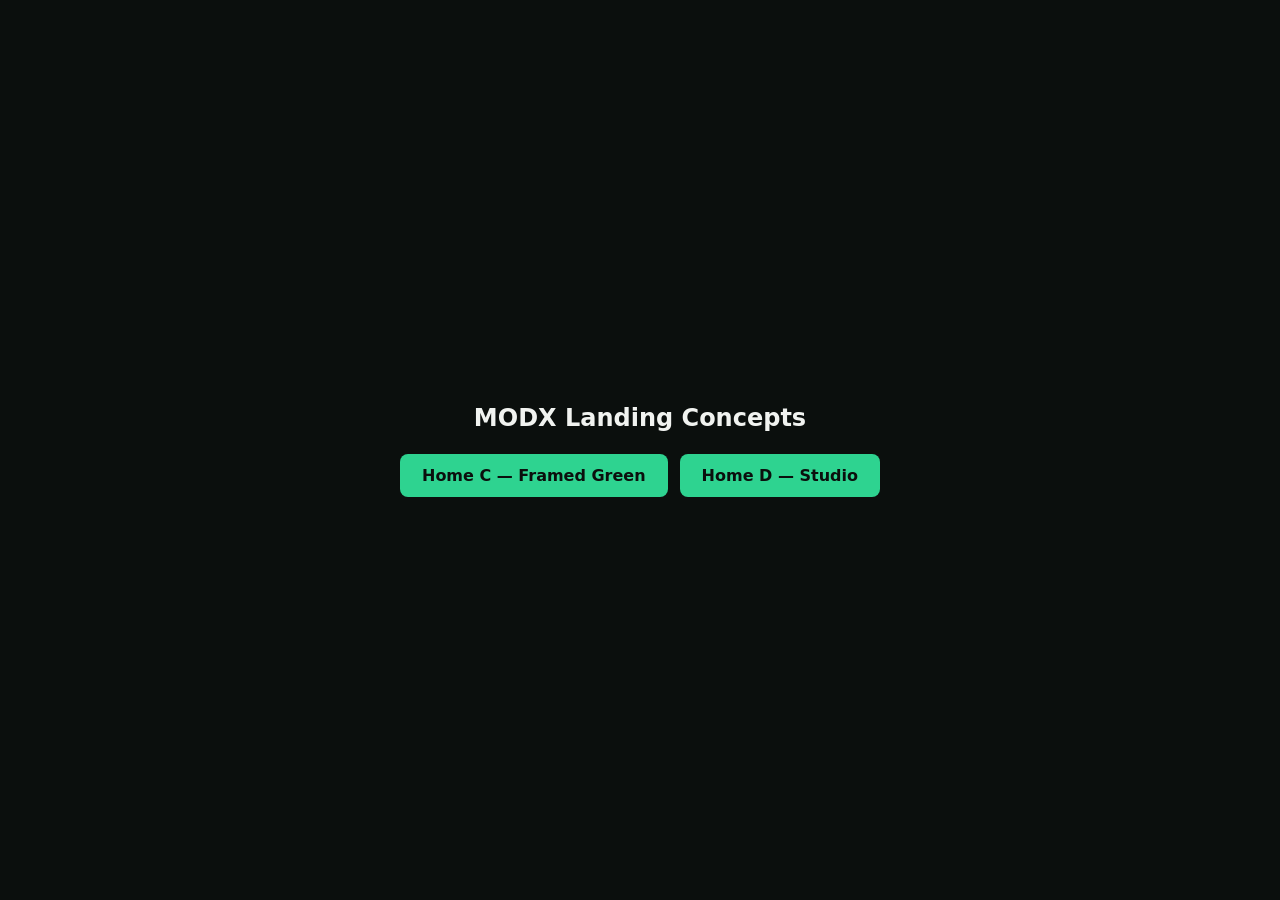
==== index.html @ c611c6ce "Add landing page concepts V2 (Framed Green) and V3 (Studio)" ====
<!DOCTYPE html>
<html lang="en">
<head>
<meta charset="utf-8">
<meta name="viewport" content="width=device-width, initial-scale=1">
<title>MODX Landing Concepts</title>
<style>
  body{margin:0;min-height:100vh;display:flex;align-items:center;justify-content:center;background:#0B0F0D;color:#F1F3F0;font-family:system-ui,sans-serif}
  .card{display:flex;flex-direction:column;gap:14px;padding:40px;text-align:center}
  h1{margin:0 0 8px;font-size:24px;font-weight:600}
  a{display:inline-block;padding:12px 22px;border-radius:8px;background:#2ED390;color:#0B0F0D;text-decoration:none;font-weight:600}
  a:hover{background:#fff}
  .links{display:flex;gap:12px;justify-content:center;flex-wrap:wrap}
</style>
</head>
<body>
  <div class="card">
    <h1>MODX Landing Concepts</h1>
    <div class="links">
      <a href="landingV2.html">Home C — Framed Green</a>
      <a href="landingV3.html">Home D — Studio</a>
    </div>
  </div>
</body>
</html>
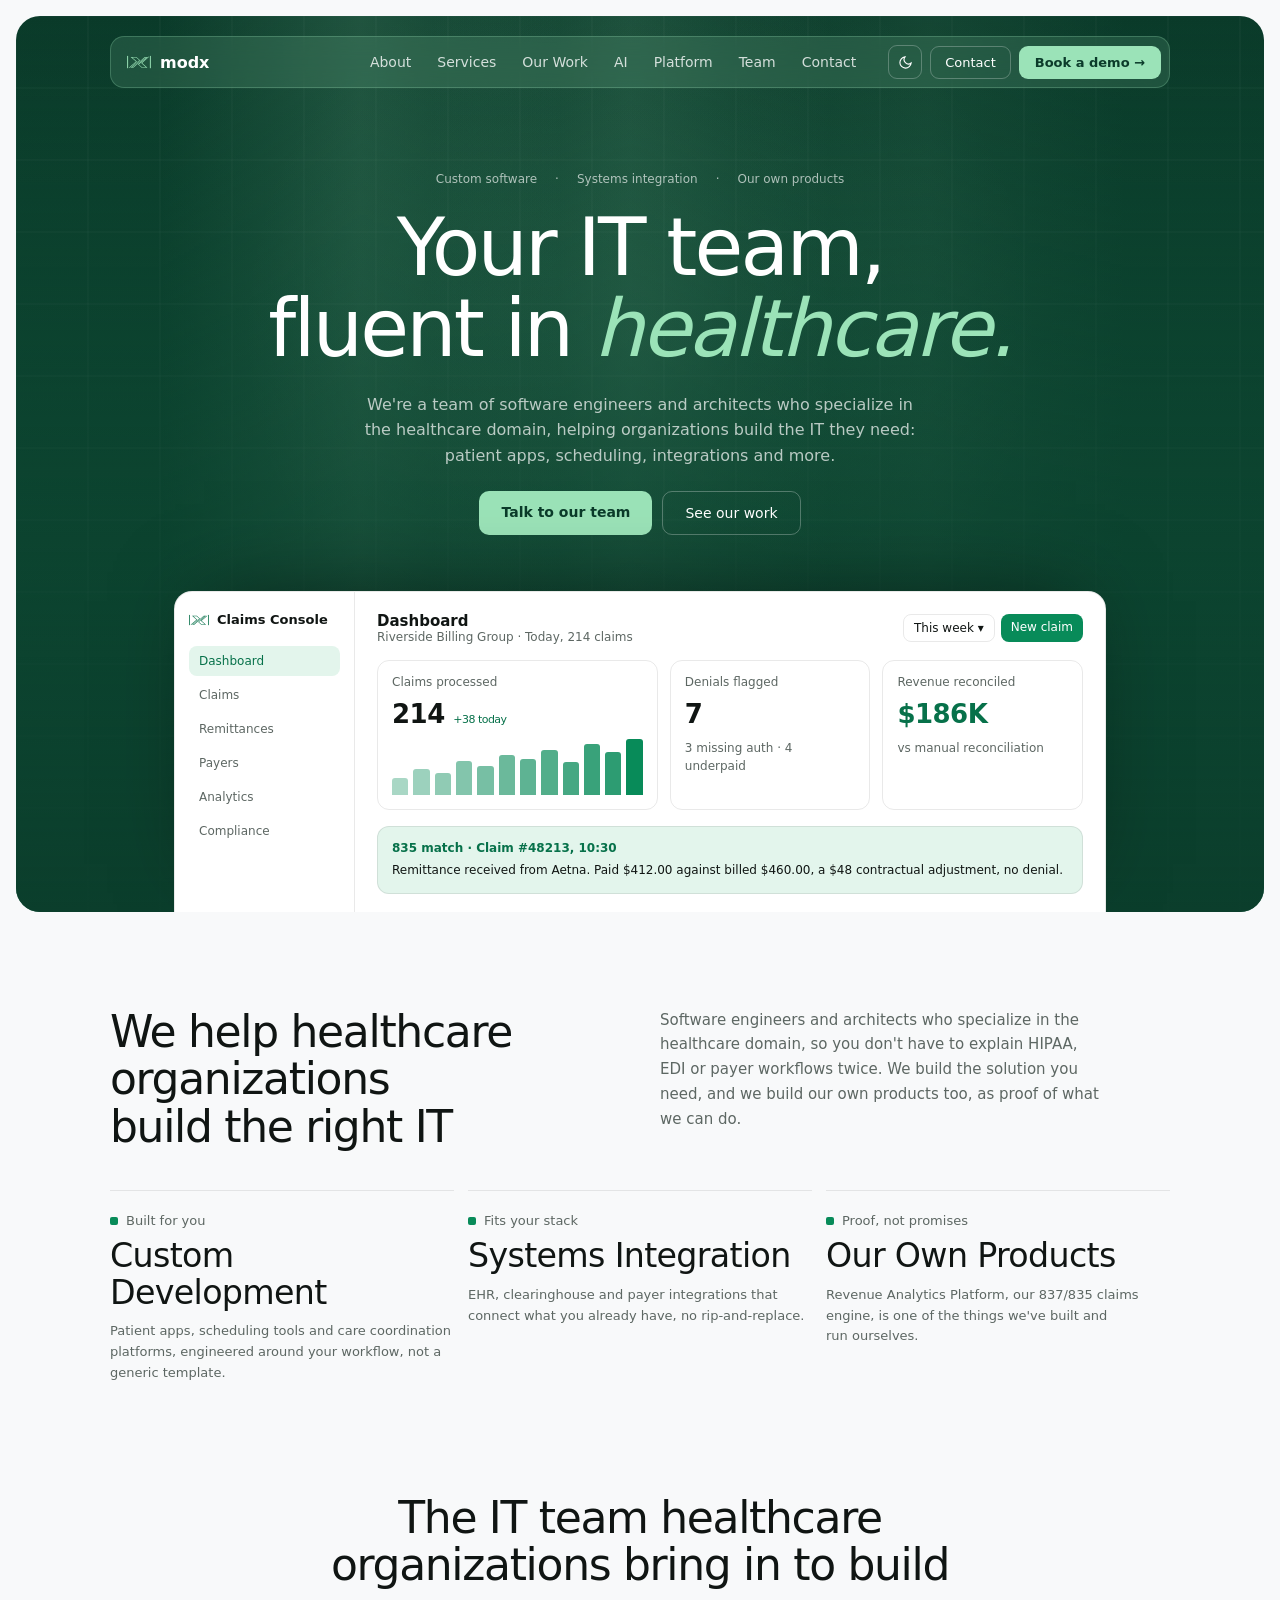
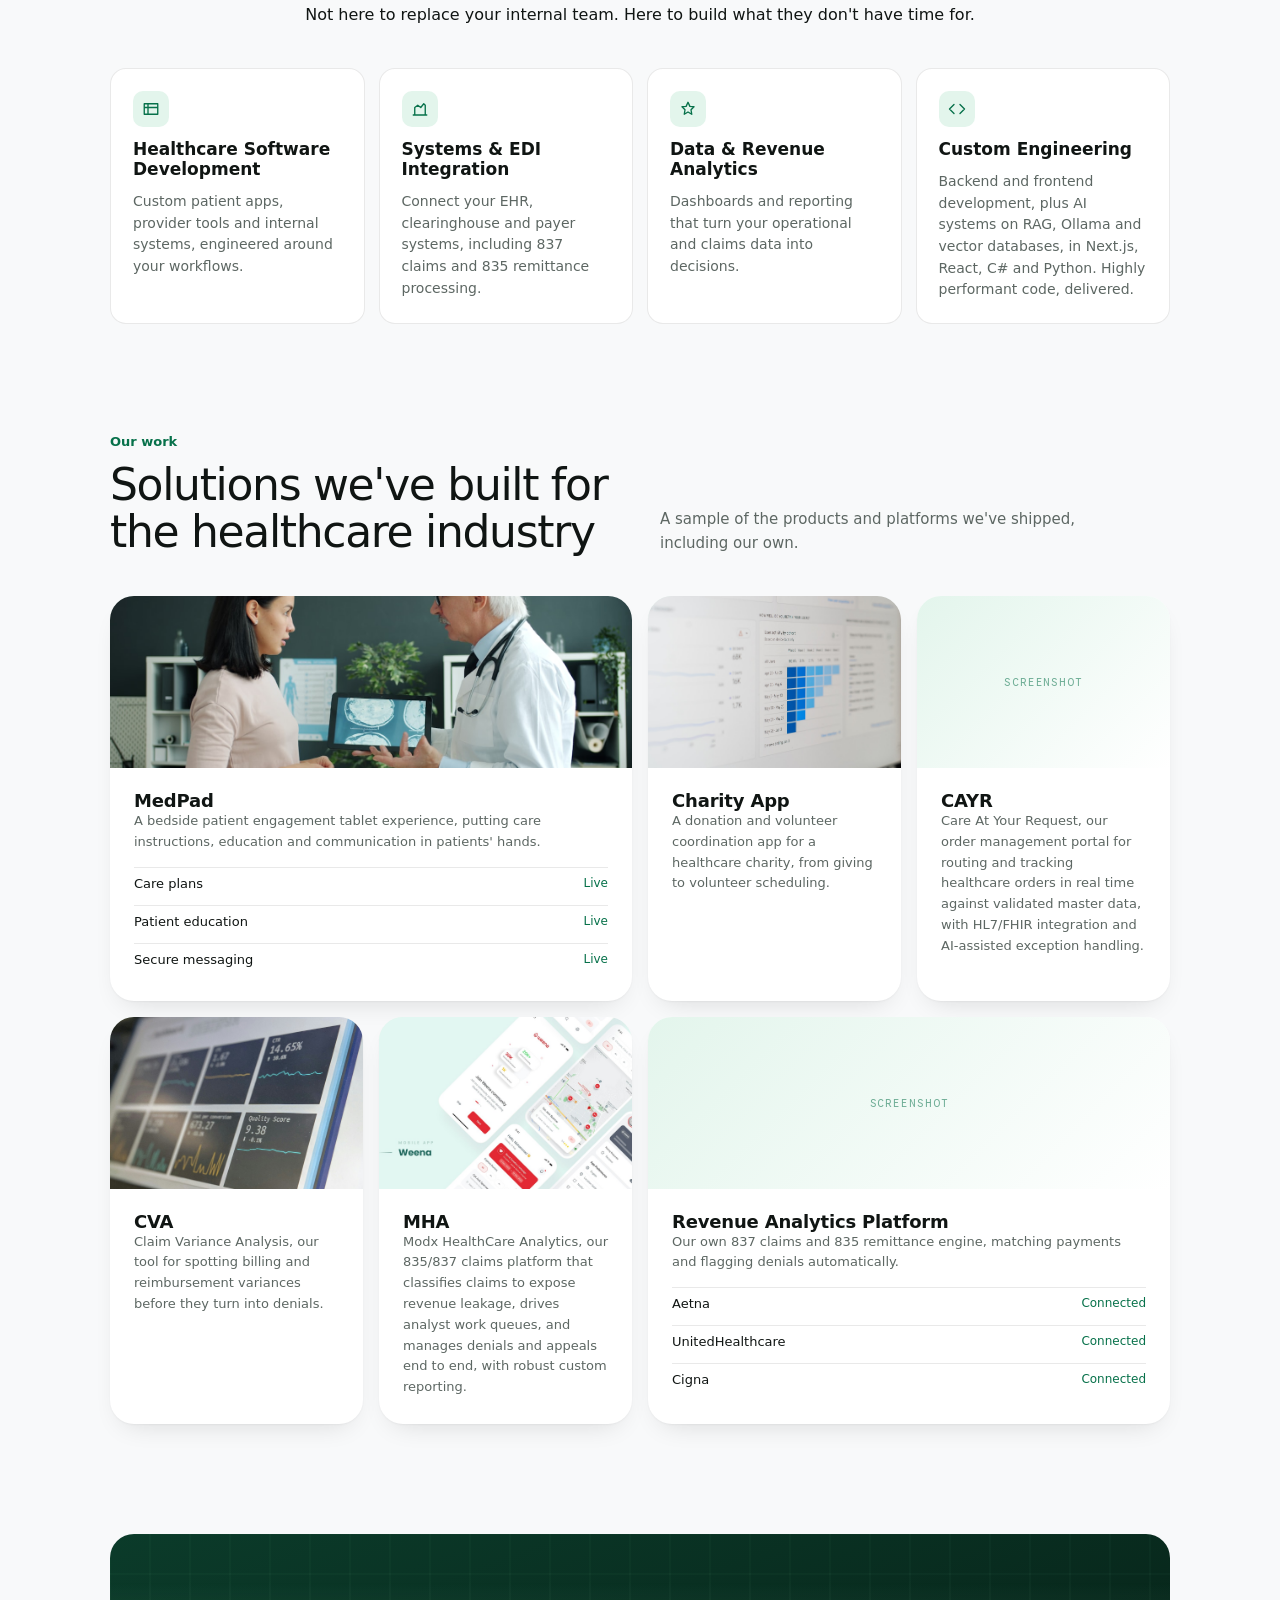
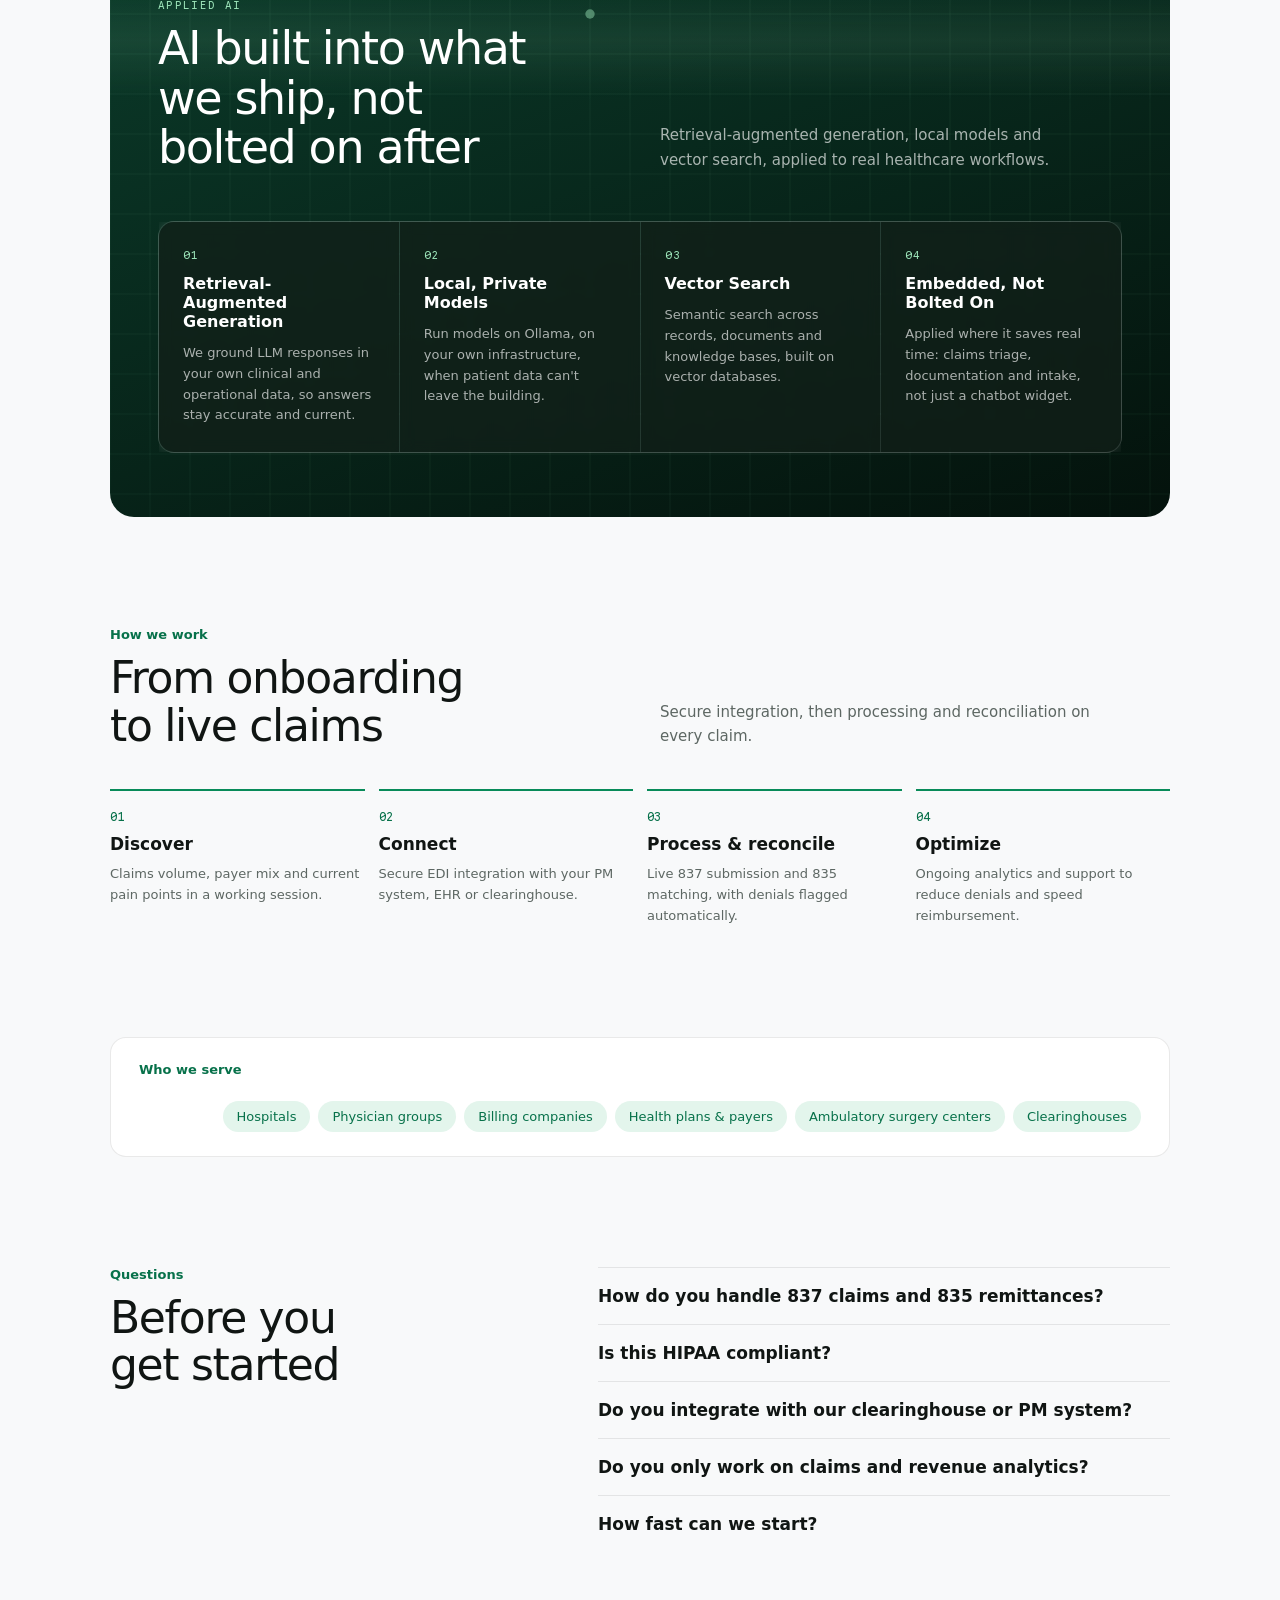
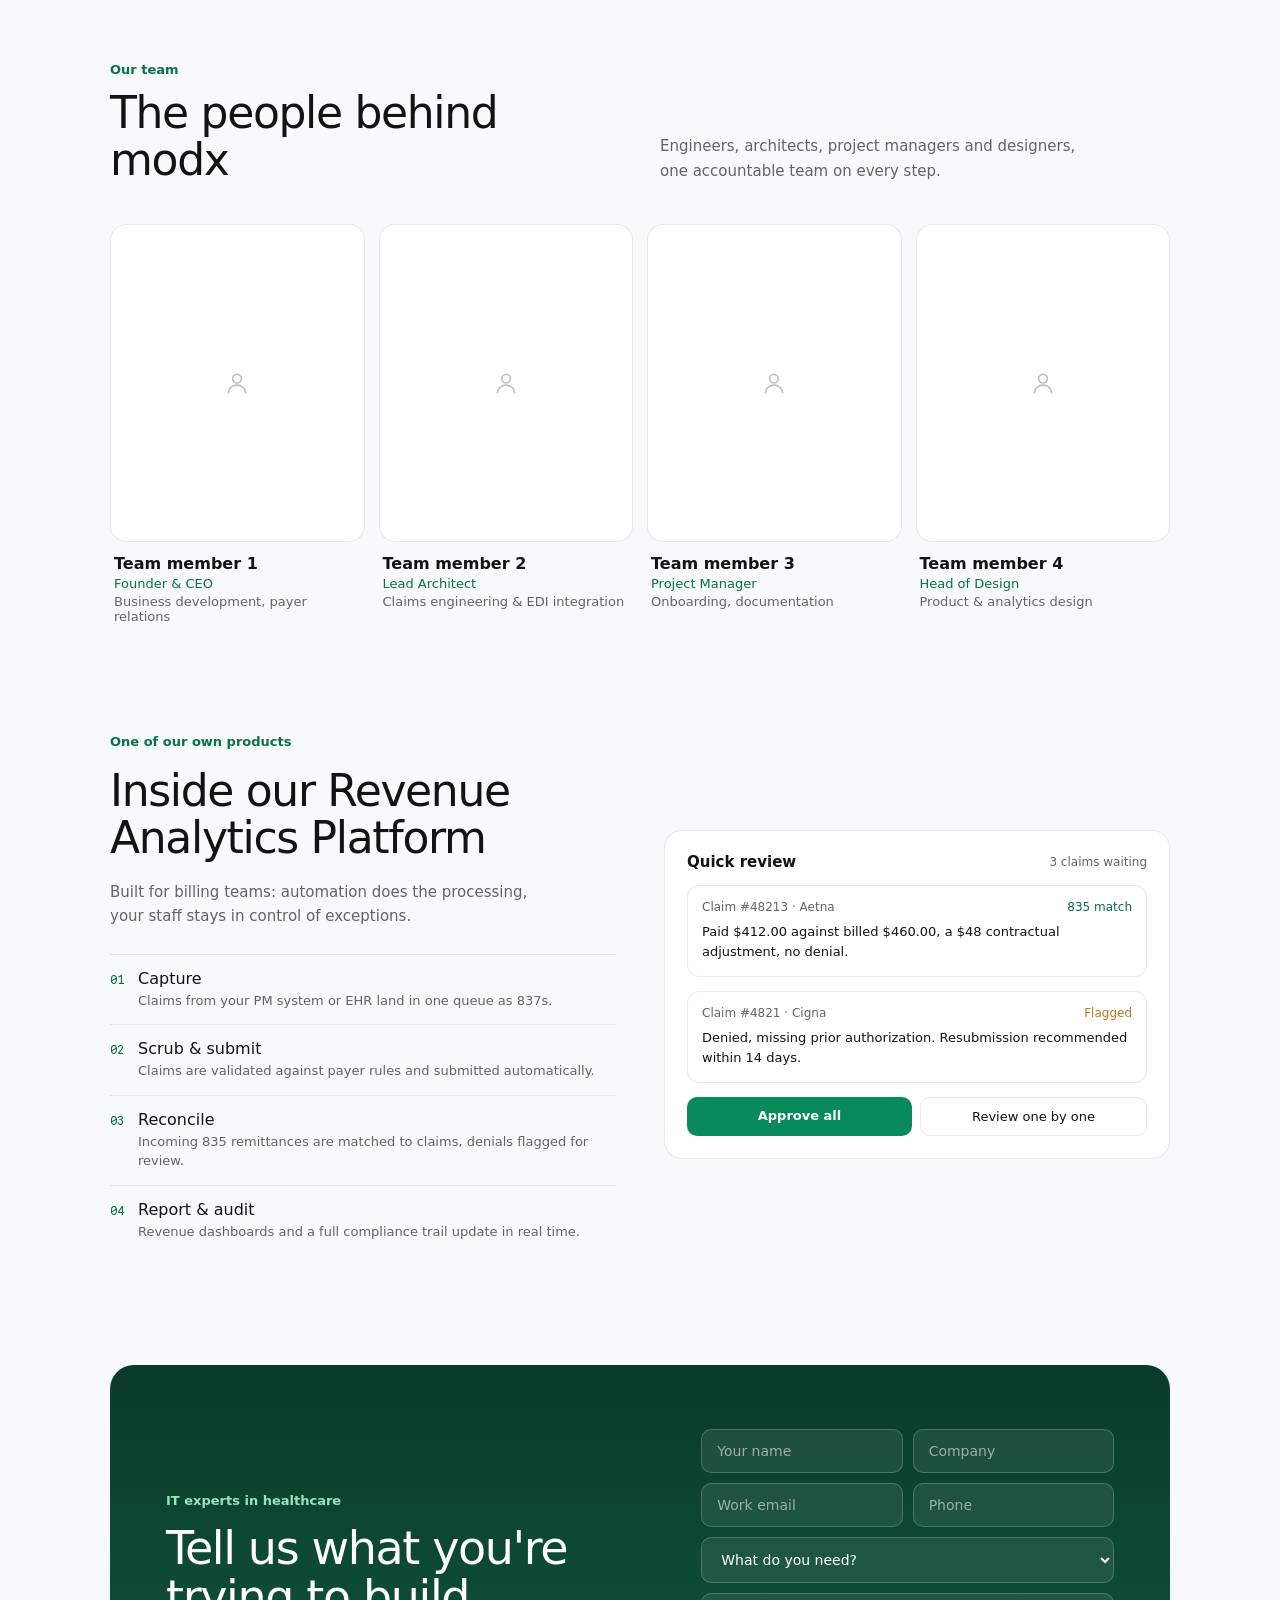
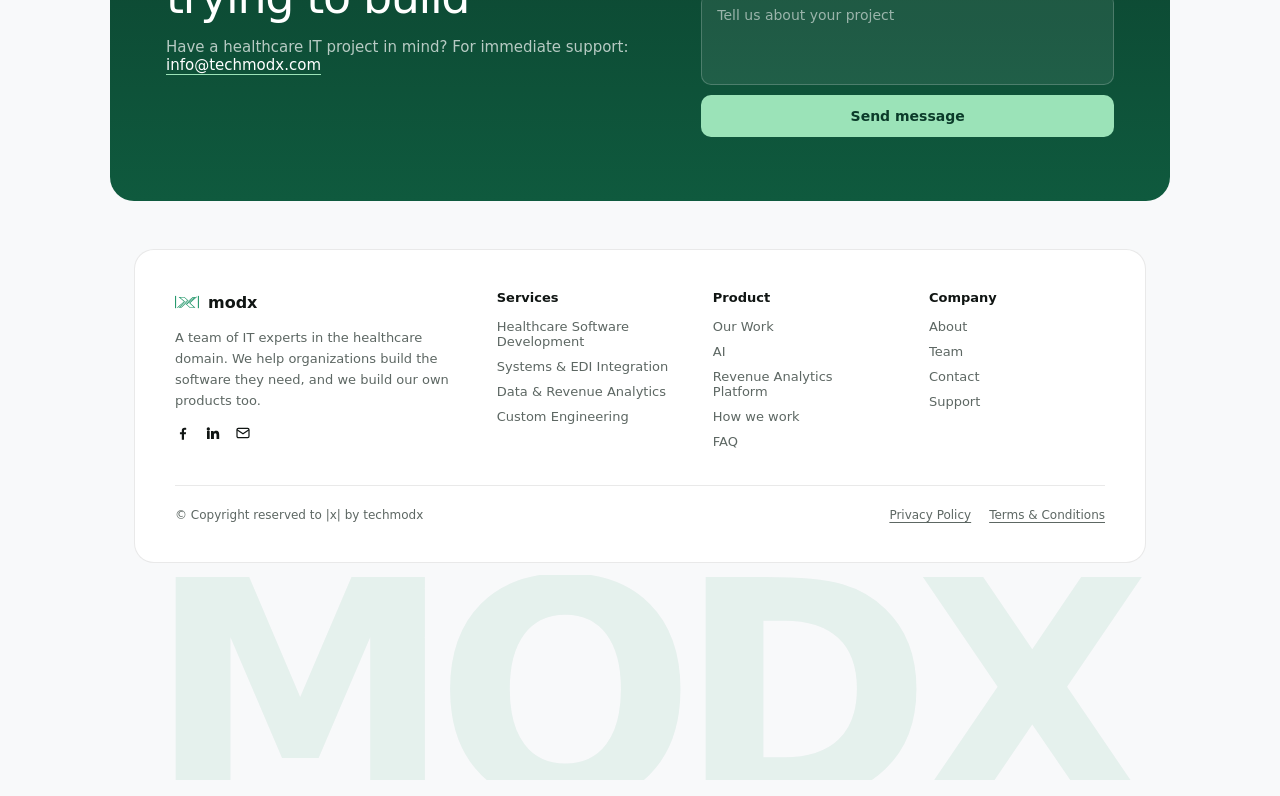
==== commit cfbcc9f0: "Restructure site: index.html, split CSS/JS, real logo mark - Promote landingV2 to index.html (sectio" ====
--- a/index.html
+++ b/index.html
@@ -3,23 +3,398 @@
 <head>
 <meta charset="utf-8">
 <meta name="viewport" content="width=device-width, initial-scale=1">
-<title>MODX Landing Concepts</title>
-<style>
-  body{margin:0;min-height:100vh;display:flex;align-items:center;justify-content:center;background:#0B0F0D;color:#F1F3F0;font-family:system-ui,sans-serif}
-  .card{display:flex;flex-direction:column;gap:14px;padding:40px;text-align:center}
-  h1{margin:0 0 8px;font-size:24px;font-weight:600}
-  a{display:inline-block;padding:12px 22px;border-radius:8px;background:#2ED390;color:#0B0F0D;text-decoration:none;font-weight:600}
-  a:hover{background:#fff}
-  .links{display:flex;gap:12px;justify-content:center;flex-wrap:wrap}
-</style>
+<title>MODX: IT experts in healthcare</title>
+<meta name="description" content="MODX is a team of IT experts in the healthcare domain, helping organizations build the software they need.">
+<link rel="preconnect" href="https://fonts.googleapis.com">
+<link rel="preconnect" href="https://fonts.gstatic.com" crossorigin>
+<link href="https://fonts.googleapis.com/css2?family=Google+Sans+Flex:opsz,wght@6..144,300..800&family=Google+Sans+Code:wght@400;500&display=swap" rel="stylesheet">
+<link rel="stylesheet" href="css/style.css">
 </head>
 <body>
-  <div class="card">
-    <h1>MODX Landing Concepts</h1>
-    <div class="links">
-      <a href="landingV2.html">Home C — Framed Green</a>
-      <a href="landingV3.html">Home D — Studio</a>
-    </div>
-  </div>
+
+<svg aria-hidden="true" focusable="false" style="position:absolute;width:0;height:0;overflow:hidden">
+  <symbol id="logo-mark" viewBox="270 0 2070 1100">
+    <g transform="matrix(8.32501,0,0,8.32501,-2864.58,-1737.09)">
+      <g transform="matrix(1,0,0,1,6.67931,6.006)">
+        <path fill="currentColor" d="M407.558,215.628L466.982,215.628L505.519,250.201L423.798,322.532L432.049,322.532L553.867,215.671L581.658,215.671L492.918,293.553L525.447,322.656L565.647,322.656L516.72,279.442L589.796,215.481L599.582,215.481L526.694,279.496L581.651,328.107L522.462,328.107L483.745,293.303L565.677,221.631L556.842,221.631L434.808,328.61L408.602,328.61L496.885,250.753L464.832,221.526L423.839,221.526L472.66,264.212L399.614,328.3L389.299,328.3L462.822,264.44L407.558,215.628Z"/>
+      </g>
+      <g transform="matrix(0.130081,0,0,0.139683,349.339,204.272)">
+        <rect fill="currentColor" x="218.844" y="51.768" width="76.952" height="910.831"/>
+      </g>
+      <g transform="matrix(0.130081,0,0,0.139683,585.093,204.272)">
+        <rect fill="currentColor" x="218.844" y="51.768" width="76.952" height="910.831"/>
+      </g>
+    </g>
+  </symbol>
+</svg>
+
+<!-- ===== Hero ===== -->
+<section id="top">
+  <canvas id="hero-canvas"></canvas>
+
+  <header class="site-header">
+    <nav>
+      <a href="#top" class="brand"><span class="mark"><svg viewBox="0 0 100 100"><use href="#logo-mark"></use></svg></span>modx</a>
+
+      <div class="nav-links" id="navLinks">
+        <a href="#about">About</a>
+        <a href="#services">Services</a>
+        <a href="#platform">Our Work</a>
+        <a href="#ai">AI</a>
+        <a href="#product">Platform</a>
+        <a href="#team">Team</a>
+        <a href="#contact">Contact</a>
+      </div>
+
+      <div class="nav-actions">
+        <button class="icon-btn" id="themeToggle" aria-label="Toggle theme">
+          <svg style="display:var(--moon)" viewBox="0 0 24 24" fill="none" stroke="currentColor" stroke-width="1.8" stroke-linecap="round"><path d="M21 12.8A9 9 0 1 1 11.2 3a7 7 0 0 0 9.8 9.8z"></path></svg>
+          <svg style="display:var(--sun)" viewBox="0 0 24 24" fill="none" stroke="currentColor" stroke-width="1.8" stroke-linecap="round"><circle cx="12" cy="12" r="4"></circle><path d="M12 2v2M12 20v2M4.9 4.9l1.4 1.4M17.7 17.7l1.4 1.4M2 12h2M20 12h2M4.9 19.1l1.4-1.4M17.7 6.3l1.4-1.4"></path></svg>
+        </button>
+        <a href="#contact" class="btn-outline">Contact</a>
+        <a href="#contact" class="btn-lime">Book a demo →</a>
+        <button class="nav-toggle" id="navToggle" aria-label="Open menu" aria-expanded="false">
+          <svg viewBox="0 0 24 24" fill="none" stroke="currentColor" stroke-width="1.8" stroke-linecap="round"><path d="M3 6h18M3 12h18M3 18h18"></path></svg>
+        </button>
+      </div>
+    </nav>
+  </header>
+
+  <div class="hero-inner">
+    <div class="hero-tags"><span>Custom software</span><span>·</span><span>Systems integration</span><span>·</span><span>Our own products</span></div>
+    <h1>Your IT team,<br>fluent in <em>healthcare.</em></h1>
+    <p>We're a team of software engineers and architects who specialize in the healthcare domain, helping organizations build the IT they need: patient apps, scheduling, integrations and more.</p>
+    <div class="hero-ctas">
+      <a href="#contact" class="hero-cta-primary">Talk to our team</a>
+      <a href="#platform" class="hero-cta-secondary">See our work</a>
+    </div>
+  </div>
+
+  <!-- ===== Dashboard Mock ===== -->
+  <div class="dash-wrap">
+    <div class="dash">
+      <div class="dash-side">
+        <div class="brand-row"><span class="mark"><svg viewBox="0 0 100 100"><use href="#logo-mark"></use></svg></span>Claims Console</div>
+        <div class="item active">Dashboard</div>
+        <div class="item">Claims</div>
+        <div class="item">Remittances</div>
+        <div class="item">Payers</div>
+        <div class="item">Analytics</div>
+        <div class="item">Compliance</div>
+      </div>
+      <div class="dash-main">
+        <div class="dash-head">
+          <div><div class="title">Dashboard</div><div class="sub">Riverside Billing Group · Today, 214 claims</div></div>
+          <div class="actions"><span>This week ▾</span><span class="solid">New claim</span></div>
+        </div>
+        <div class="dash-stats">
+          <div class="card">
+            <div class="lbl">Claims processed</div>
+            <div class="num">214 <span>+38 today</span></div>
+            <div class="bars" id="dashBars"></div>
+          </div>
+          <div class="card"><div class="lbl">Denials flagged</div><div class="num">7</div><div class="desc">3 missing auth · 4 underpaid</div></div>
+          <div class="card"><div class="lbl">Revenue reconciled</div><div class="num green">$186K</div><div class="desc">vs manual reconciliation</div></div>
+        </div>
+        <div class="dash-ai">
+          <div class="who">835 match · Claim #48213, 10:30</div>
+          <div class="body">Remittance received from Aetna. Paid $412.00 against billed $460.00, a $48 contractual adjustment, no denial.</div>
+        </div>
+      </div>
+    </div>
+  </div>
+</section>
+
+<!-- ===== About & Pillars ===== -->
+<section id="about" class="wrap">
+  <div class="about-grid">
+    <h2 data-reveal>We help healthcare organizations build the right IT</h2>
+    <p data-reveal>Software engineers and architects who specialize in the healthcare domain, so you don't have to explain HIPAA, EDI or payer workflows twice. We build the solution you need, and we build our own products too, as proof of what we can do.</p>
+  </div>
+  <div class="pillars-grid">
+    <div class="pillar" data-reveal>
+      <div class="label"><span class="dot"></span>Built for you</div>
+      <div class="big">Custom Development</div>
+      <p>Patient apps, scheduling tools and care coordination platforms, engineered around your workflow, not a generic template.</p>
+    </div>
+    <div class="pillar" data-reveal>
+      <div class="label"><span class="dot"></span>Fits your stack</div>
+      <div class="big">Systems Integration</div>
+      <p>EHR, clearinghouse and payer integrations that connect what you already have, no rip-and-replace.</p>
+    </div>
+    <div class="pillar" data-reveal>
+      <div class="label"><span class="dot"></span>Proof, not promises</div>
+      <div class="big">Our Own Products</div>
+      <p>Revenue Analytics Platform, our 837/835 claims engine, is one of the things we've built and run ourselves.</p>
+    </div>
+  </div>
+</section>
+
+<!-- ===== Services ===== -->
+<section id="services" class="wrap">
+  <h2 data-reveal>The IT team healthcare organizations bring in to build</h2>
+  <p data-reveal>Not here to replace your internal team. Here to build what they don't have time for.</p>
+  <div class="services-grid">
+    <a href="#contact" class="service-card" data-reveal>
+      <div class="icon"><svg width="18" height="18" viewBox="0 0 24 24" fill="none" stroke="currentColor" stroke-width="1.8" stroke-linecap="round" stroke-linejoin="round"><path d="M3 5h18v14H3zM3 10h18M8 5v14"></path></svg></div>
+      <div class="title">Healthcare Software Development</div>
+      <p>Custom patient apps, provider tools and internal systems, engineered around your workflows.</p>
+    </a>
+    <a href="#contact" class="service-card" data-reveal>
+      <div class="icon"><svg width="18" height="18" viewBox="0 0 24 24" fill="none" stroke="currentColor" stroke-width="1.8" stroke-linecap="round" stroke-linejoin="round"><path d="M3 20h18M5 20V10l4-3 4 3 4-5 2 2v13"></path></svg></div>
+      <div class="title">Systems &amp; EDI Integration</div>
+      <p>Connect your EHR, clearinghouse and payer systems, including 837 claims and 835 remittance processing.</p>
+    </a>
+    <a href="#contact" class="service-card" data-reveal>
+      <div class="icon"><svg width="18" height="18" viewBox="0 0 24 24" fill="none" stroke="currentColor" stroke-width="1.8" stroke-linecap="round" stroke-linejoin="round"><path d="M12 3l2.5 5.5L20 9l-4 4 1 6-5-3-5 3 1-6-4-4 5.5-.5z"></path></svg></div>
+      <div class="title">Data &amp; Revenue Analytics</div>
+      <p>Dashboards and reporting that turn your operational and claims data into decisions.</p>
+    </a>
+    <a href="#contact" class="service-card" data-reveal>
+      <div class="icon"><svg width="18" height="18" viewBox="0 0 24 24" fill="none" stroke="currentColor" stroke-width="1.8" stroke-linecap="round" stroke-linejoin="round"><path d="M16 18l6-6-6-6M8 6l-6 6 6 6"></path></svg></div>
+      <div class="title">Custom Engineering</div>
+      <p>Backend and frontend development, plus AI systems on RAG, Ollama and vector databases, in Next.js, React, C# and Python. Highly performant code, delivered.</p>
+    </a>
+  </div>
+</section>
+
+<!-- ===== Platform / Work Bento ===== -->
+<section id="platform" class="wrap">
+  <div class="bento-head">
+    <div data-reveal><div class="eyebrow">Our work</div><h2>Solutions we've built for the healthcare industry</h2></div>
+    <p data-reveal>A sample of the products and platforms we've shipped, including our own.</p>
+  </div>
+  <div class="bento">
+    <div class="bento-card span2" data-reveal>
+      <div class="work-thumb"><span class="work-thumb-label">Screenshot</span><img src="images/work/medpad.jpg" alt="MedPad screenshot" onerror="this.style.display='none'"></div>
+      <div class="bento-content">
+        <div><div class="title">MedPad</div><div class="desc">A bedside patient engagement tablet experience, putting care instructions, education and communication in patients' hands.</div></div>
+        <div class="bento-list">
+          <div class="item"><span>Care plans</span><span class="ok">Live</span></div>
+          <div class="item"><span>Patient education</span><span class="ok">Live</span></div>
+          <div class="item"><span>Secure messaging</span><span class="ok">Live</span></div>
+        </div>
+      </div>
+    </div>
+    <div class="bento-card" data-reveal>
+      <div class="work-thumb"><span class="work-thumb-label">Screenshot</span><img src="images/work/charity-app.jpg" alt="Charity App screenshot" onerror="this.style.display='none'"></div>
+      <div class="bento-content">
+        <div><div class="title">Charity App</div><div class="desc">A donation and volunteer coordination app for a healthcare charity, from giving to volunteer scheduling.</div></div>
+      </div>
+    </div>
+    <div class="bento-card" data-reveal>
+      <div class="work-thumb"><span class="work-thumb-label">Screenshot</span><img src="images/work/cayr.jpg" alt="CAYR screenshot" onerror="this.style.display='none'"></div>
+      <div class="bento-content">
+        <div><div class="title">CAYR</div><div class="desc">Care At Your Request, our order management portal for routing and tracking healthcare orders in real time against validated master data, with HL7/FHIR integration and AI-assisted exception handling.</div></div>
+      </div>
+    </div>
+    <div class="bento-card" data-reveal>
+      <div class="work-thumb"><span class="work-thumb-label">Screenshot</span><img src="images/work/cva.jpg" alt="CVA screenshot" onerror="this.style.display='none'"></div>
+      <div class="bento-content">
+        <div><div class="title">CVA</div><div class="desc">Claim Variance Analysis, our tool for spotting billing and reimbursement variances before they turn into denials.</div></div>
+      </div>
+    </div>
+    <div class="bento-card" data-reveal>
+      <div class="work-thumb"><span class="work-thumb-label">Screenshot</span><img src="images/work/mha.jpg" alt="MHA screenshot" onerror="this.style.display='none'"></div>
+      <div class="bento-content">
+        <div><div class="title">MHA</div><div class="desc">Modx HealthCare Analytics, our 835/837 claims platform that classifies claims to expose revenue leakage, drives analyst work queues, and manages denials and appeals end to end, with robust custom reporting.</div></div>
+      </div>
+    </div>
+    <div class="bento-card span2" data-reveal>
+      <div class="work-thumb"><span class="work-thumb-label">Screenshot</span><img src="images/work/revenue-analytics.jpg" alt="Revenue Analytics Platform screenshot" onerror="this.style.display='none'"></div>
+      <div class="bento-content">
+        <div><div class="title">Revenue Analytics Platform</div><div class="desc">Our own 837 claims and 835 remittance engine, matching payments and flagging denials automatically.</div></div>
+        <div class="bento-list">
+          <div class="item"><span>Aetna</span><span class="ok">Connected</span></div>
+          <div class="item"><span>UnitedHealthcare</span><span class="ok">Connected</span></div>
+          <div class="item"><span>Cigna</span><span class="ok">Connected</span></div>
+        </div>
+      </div>
+    </div>
+  </div>
+</section>
+
+<!-- ===== AI Section ===== -->
+<section id="ai" class="wrap">
+  <div class="ai-card" data-reveal>
+    <canvas id="ai-canvas"></canvas>
+    <div class="ai-inner">
+      <div class="ai-head">
+        <div><div class="eyebrow">Applied AI</div><h2>AI built into what we ship, not bolted on after</h2></div>
+        <p>Retrieval-augmented generation, local models and vector search, applied to real healthcare workflows.</p>
+      </div>
+      <div class="ai-grid">
+        <div class="ai-item">
+          <span class="n">01</span>
+          <div class="title">Retrieval-Augmented Generation</div>
+          <p>We ground LLM responses in your own clinical and operational data, so answers stay accurate and current.</p>
+        </div>
+        <div class="ai-item">
+          <span class="n">02</span>
+          <div class="title">Local, Private Models</div>
+          <p>Run models on Ollama, on your own infrastructure, when patient data can't leave the building.</p>
+        </div>
+        <div class="ai-item">
+          <span class="n">03</span>
+          <div class="title">Vector Search</div>
+          <p>Semantic search across records, documents and knowledge bases, built on vector databases.</p>
+        </div>
+        <div class="ai-item">
+          <span class="n">04</span>
+          <div class="title">Embedded, Not Bolted On</div>
+          <p>Applied where it saves real time: claims triage, documentation and intake, not just a chatbot widget.</p>
+        </div>
+      </div>
+    </div>
+  </div>
+</section>
+
+<!-- ===== Process ===== -->
+<section id="process" class="wrap">
+  <div class="bento-head">
+    <div data-reveal><div class="eyebrow">How we work</div><h2>From onboarding to live claims</h2></div>
+    <p data-reveal>Secure integration, then processing and reconciliation on every claim.</p>
+  </div>
+  <div class="process-grid">
+    <div class="process-step" data-reveal><div class="n">01</div><div class="title">Discover</div><p>Claims volume, payer mix and current pain points in a working session.</p></div>
+    <div class="process-step" data-reveal><div class="n">02</div><div class="title">Connect</div><p>Secure EDI integration with your PM system, EHR or clearinghouse.</p></div>
+    <div class="process-step" data-reveal><div class="n">03</div><div class="title">Process &amp; reconcile</div><p>Live 837 submission and 835 matching, with denials flagged automatically.</p></div>
+    <div class="process-step" data-reveal><div class="n">04</div><div class="title">Optimize</div><p>Ongoing analytics and support to reduce denials and speed reimbursement.</p></div>
+  </div>
+</section>
+
+<!-- ===== Industries ===== -->
+<section id="industries" class="wrap">
+  <div class="industries-card">
+    <div class="eyebrow">Who we serve</div>
+    <div class="tag-list">
+      <span>Hospitals</span>
+      <span>Physician groups</span>
+      <span>Billing companies</span>
+      <span>Health plans &amp; payers</span>
+      <span>Ambulatory surgery centers</span>
+      <span>Clearinghouses</span>
+    </div>
+  </div>
+</section>
+
+<!-- ===== FAQ ===== -->
+<section id="faq" class="wrap">
+  <div class="faq-grid">
+    <div data-reveal><div class="eyebrow">Questions</div><h2>Before you get started</h2></div>
+    <div class="faq-list">
+      <details><summary>How do you handle 837 claims and 835 remittances?</summary><p>We ingest your 837 claim files, validate and submit them, then automatically match incoming 835 remittances back to each claim, flagging denials and underpayments as they happen.</p></details>
+      <details><summary>Is this HIPAA compliant?</summary><p>Yes. All claims and remittance data is processed under HIPAA-ready workflows with role-based access and a full audit trail.</p></details>
+      <details><summary>Do you integrate with our clearinghouse or PM system?</summary><p>We integrate via standard X12 EDI (837/835) with most clearinghouses and practice management systems, no rip-and-replace.</p></details>
+      <details><summary>Do you only work on claims and revenue analytics?</summary><p>No. We're primarily a team of IT experts in the healthcare domain. Revenue Analytics is one product we've built ourselves, alongside custom software for scheduling, patient engagement, care coordination and more, using Next.js, React, C#, Python and AI on RAG, Ollama and vector databases.</p></details>
+      <details><summary>How fast can we start?</summary><p>Most teams are processing live claims within two to three weeks of onboarding.</p></details>
+    </div>
+  </div>
+</section>
+
+<!-- ===== Team ===== -->
+<section id="team" class="wrap">
+  <div class="team-head">
+    <div data-reveal><div class="eyebrow">Our team</div><h2>The people behind modx</h2></div>
+    <p data-reveal>Engineers, architects, project managers and designers, one accountable team on every step.</p>
+  </div>
+  <div class="team-grid">
+    <div class="team-card" data-reveal>
+      <div class="team-photo"><svg width="26" height="26" viewBox="0 0 24 24" fill="none" stroke="currentColor" stroke-width="1.6" stroke-linecap="round" stroke-linejoin="round"><circle cx="12" cy="8" r="4"></circle><path d="M4 21c0-4 3.6-7 8-7s8 3 8 7"></path></svg></div>
+      <div class="team-info"><div class="name">Team member 1</div><div class="role">Founder &amp; CEO</div><div class="desc">Business development, payer relations</div></div>
+    </div>
+    <div class="team-card" data-reveal>
+      <div class="team-photo"><svg width="26" height="26" viewBox="0 0 24 24" fill="none" stroke="currentColor" stroke-width="1.6" stroke-linecap="round" stroke-linejoin="round"><circle cx="12" cy="8" r="4"></circle><path d="M4 21c0-4 3.6-7 8-7s8 3 8 7"></path></svg></div>
+      <div class="team-info"><div class="name">Team member 2</div><div class="role">Lead Architect</div><div class="desc">Claims engineering &amp; EDI integration</div></div>
+    </div>
+    <div class="team-card" data-reveal>
+      <div class="team-photo"><svg width="26" height="26" viewBox="0 0 24 24" fill="none" stroke="currentColor" stroke-width="1.6" stroke-linecap="round" stroke-linejoin="round"><circle cx="12" cy="8" r="4"></circle><path d="M4 21c0-4 3.6-7 8-7s8 3 8 7"></path></svg></div>
+      <div class="team-info"><div class="name">Team member 3</div><div class="role">Project Manager</div><div class="desc">Onboarding, documentation</div></div>
+    </div>
+    <div class="team-card" data-reveal>
+      <div class="team-photo"><svg width="26" height="26" viewBox="0 0 24 24" fill="none" stroke="currentColor" stroke-width="1.6" stroke-linecap="round" stroke-linejoin="round"><circle cx="12" cy="8" r="4"></circle><path d="M4 21c0-4 3.6-7 8-7s8 3 8 7"></path></svg></div>
+      <div class="team-info"><div class="name">Team member 4</div><div class="role">Head of Design</div><div class="desc">Product &amp; analytics design</div></div>
+    </div>
+  </div>
+</section>
+
+<!-- ===== Product (Revenue Analytics Platform deep-dive) ===== -->
+<section id="product" class="wrap">
+  <div class="product-left" data-reveal>
+    <span class="eyebrow">One of our own products</span>
+    <h2>Inside our Revenue Analytics Platform</h2>
+    <p>Built for billing teams: automation does the processing, your staff stays in control of exceptions.</p>
+    <div class="steps">
+      <div class="step-row"><span class="n">01</span><div><div class="title">Capture</div><div class="body">Claims from your PM system or EHR land in one queue as 837s.</div></div></div>
+      <div class="step-row"><span class="n">02</span><div><div class="title">Scrub &amp; submit</div><div class="body">Claims are validated against payer rules and submitted automatically.</div></div></div>
+      <div class="step-row"><span class="n">03</span><div><div class="title">Reconcile</div><div class="body">Incoming 835 remittances are matched to claims, denials flagged for review.</div></div></div>
+      <div class="step-row"><span class="n">04</span><div><div class="title">Report &amp; audit</div><div class="body">Revenue dashboards and a full compliance trail update in real time.</div></div></div>
+    </div>
+  </div>
+  <div class="review-card" data-reveal>
+    <div class="head"><div class="title">Quick review</div><span class="sub">3 claims waiting</span></div>
+    <div class="review-item">
+      <div class="row"><span>Claim #48213 · Aetna</span><span class="ai">835 match</span></div>
+      <div class="body">Paid $412.00 against billed $460.00, a $48 contractual adjustment, no denial.</div>
+    </div>
+    <div class="review-item">
+      <div class="row"><span>Claim #4821 · Cigna</span><span class="flag">Flagged</span></div>
+      <div class="body">Denied, missing prior authorization. Resubmission recommended within 14 days.</div>
+    </div>
+    <div class="review-actions"><span class="solid">Approve all</span><span class="outline">Review one by one</span></div>
+  </div>
+</section>
+
+<!-- ===== Contact ===== -->
+<section id="contact" class="wrap">
+  <div class="contact-card" data-reveal>
+    <div class="contact-left">
+      <span class="eyebrow">IT experts in healthcare</span>
+      <h2>Tell us what you're trying to build</h2>
+      <p>Have a healthcare IT project in mind? For immediate support: <a href="mailto:info@techmodx.com">info@techmodx.com</a></p>
+    </div>
+    <form class="contact-form" id="contactForm">
+      <div class="form-row"><input placeholder="Your name" name="name" required><input placeholder="Company" name="company"></div>
+      <div class="form-row"><input placeholder="Work email" type="email" name="email" required><input placeholder="Phone" type="tel" name="phone"></div>
+      <select name="need">
+        <option value="">What do you need?</option>
+        <option>Healthcare Software Development</option><option>Systems &amp; EDI Integration</option><option>Data &amp; Revenue Analytics</option>
+        <option>Custom Engineering</option>
+        <option>Revenue Analytics Platform demo</option>
+      </select>
+      <textarea placeholder="Tell us about your project" name="message" rows="4"></textarea>
+      <button type="submit" class="btn-send">Send message</button>
+      <div class="form-note" id="formNote">Thanks. We'll be in touch shortly.</div>
+    </form>
+  </div>
+</section>
+
+<!-- ===== Footer ===== -->
+<footer>
+  <div class="footer-card">
+    <div class="footer-cols">
+      <div class="footer-brand">
+        <div class="logo"><span class="mark"><svg viewBox="0 0 100 100"><use href="#logo-mark"></use></svg></span>modx</div>
+        <p>A team of IT experts in the healthcare domain. We help organizations build the software they need, and we build our own products too.</p>
+        <div class="footer-socials">
+          <a href="#" aria-label="Facebook"><svg width="16" height="16" viewBox="0 0 24 24" fill="currentColor"><path d="M13.5 22v-8h2.7l.4-3.2h-3.1V8.8c0-.9.3-1.6 1.6-1.6h1.7V4.4c-.3 0-1.3-.1-2.5-.1-2.5 0-4.1 1.5-4.1 4.2v2.3H7.4V14h2.8v8h3.3z"></path></svg></a>
+          <a href="#" aria-label="LinkedIn"><svg width="16" height="16" viewBox="0 0 24 24" fill="currentColor"><path d="M4.98 3.5a2.5 2.5 0 1 1 0 5 2.5 2.5 0 0 1 0-5zM3 9h4v12H3zM9 9h3.8v1.7h.1c.5-1 1.8-2 3.7-2 4 0 4.7 2.6 4.7 6V21h-4v-5.5c0-1.3 0-3-1.8-3s-2.1 1.4-2.1 2.9V21H9z"></path></svg></a>
+          <a href="mailto:info@techmodx.com" aria-label="Email"><svg width="16" height="16" viewBox="0 0 24 24" fill="none" stroke="currentColor" stroke-width="1.8"><rect x="3" y="5" width="18" height="14" rx="2"></rect><path d="m3 7 9 6 9-6"></path></svg></a>
+        </div>
+      </div>
+      <div class="footer-col"><span class="head">Services</span><a href="#services">Healthcare Software Development</a><a href="#services">Systems &amp; EDI Integration</a><a href="#services">Data &amp; Revenue Analytics</a><a href="#services">Custom Engineering</a></div>
+      <div class="footer-col"><span class="head">Product</span><a href="#platform">Our Work</a><a href="#ai">AI</a><a href="#product">Revenue Analytics Platform</a><a href="#process">How we work</a><a href="#faq">FAQ</a></div>
+      <div class="footer-col"><span class="head">Company</span><a href="#about">About</a><a href="#team">Team</a><a href="#contact">Contact</a><a href="#contact">Support</a></div>
+    </div>
+    <div class="footer-bottom">
+      <span>© Copyright reserved to |x| by techmodx</span>
+      <div class="links"><a href="modxPrivacyPolicy.html">Privacy Policy</a><a href="modxTermsandConditions.html">Terms &amp; Conditions</a></div>
+    </div>
+  </div>
+  <div class="footer-wordmark"><span>MODX</span></div>
+</footer>
+
+<script src="vendor/jquery-3.7.1.min.js"></script>
+<script src="js/main.js"></script>
 </body>
 </html>
--- a/css/style.css
+++ b/css/style.css
@@ -0,0 +1,331 @@
+/* ==========================================================================
+   THEME VARIABLES
+   ========================================================================== */
+:root{
+  color-scheme:light;
+  --bg:#F8F9FA;--panel:#FFFFFF;--fg:#101513;--fg2:#5D6763;--line:rgba(16,21,19,.09);
+  --green:#088B59;--green-ink:#07714A;--lime:#9BE3B8;--mint:#E3F5EC;
+  --hero:#0B3B2A;--hero2:#0F5A3E;--sun:none;--moon:block;
+}
+[data-theme="dark"]{
+  color-scheme:dark;
+  --bg:#0C100F;--panel:#141A18;--fg:#EEF2F0;--fg2:#96A19C;--line:rgba(238,242,240,.10);
+  --green:#2ED390;--green-ink:#2ED390;--lime:#2ED390;--mint:rgba(46,211,144,.12);
+  --hero:#07271D;--hero2:#0B3B2A;--sun:block;--moon:none;
+}
+
+/* ==========================================================================
+   BASE & RESET
+   ========================================================================== */
+*{box-sizing:border-box}
+html{scroll-behavior:smooth}
+body{
+  margin:0;background:var(--bg);color:var(--fg);padding:16px;
+  font-family:"Google Sans Flex","Google Sans","Product Sans",system-ui,sans-serif;
+  font-optical-sizing:auto;-webkit-font-smoothing:antialiased;
+  transition:background .3s,color .3s;
+}
+a{color:var(--green-ink);text-decoration:none}
+a:hover{color:var(--green)}
+::selection{background:var(--green);color:#fff}
+::-moz-selection{background:var(--green);color:#fff}
+h1,h2{margin:0;font-weight:500;letter-spacing:-.03em}
+.wrap{max-width:1060px;margin:0 auto;padding-left:24px;padding-right:24px}
+@keyframes rise{from{opacity:0;transform:translateY(18px)}to{opacity:1;transform:none}}
+[data-reveal]{opacity:0;transform:translateY(18px);transition:opacity .7s,transform .7s}
+[data-reveal].is-visible{opacity:1;transform:none}
+
+/* ==========================================================================
+   HEADER & NAVIGATION
+   ========================================================================== */
+header.site-header{position:relative;z-index:3;padding:20px 24px 0}
+header.site-header nav{max-width:1060px;margin:0 auto;padding:8px 8px 8px 16px;display:flex;align-items:center;gap:20px;flex-wrap:wrap;
+  border-radius:14px;background:rgba(155,227,184,.14);border:1px solid rgba(155,227,184,.25);backdrop-filter:blur(12px);-webkit-backdrop-filter:blur(12px)}
+.brand{display:flex;align-items:center;gap:9px;color:#fff;font-weight:600;font-size:16px;white-space:nowrap}
+.brand .mark{width:24px;height:24px;display:inline-flex;color:var(--lime)}
+.brand .mark svg{width:100%;height:100%;display:block}
+.nav-links{display:flex;gap:2px;margin-left:auto;font-size:14px;white-space:nowrap}
+.nav-links a{color:rgba(255,255,255,.8);padding:6px 12px}
+.nav-links a:hover{color:#fff}
+.nav-actions{display:flex;align-items:center;gap:8px}
+.icon-btn{width:34px;height:34px;border-radius:9px;border:1px solid rgba(255,255,255,.25);background:transparent;color:#fff;cursor:pointer;display:grid;place-items:center}
+.icon-btn:hover{border-color:#fff}
+.icon-btn svg{width:15px;height:15px}
+.btn-outline{color:#fff;padding:8px 14px;border-radius:9px;border:1px solid rgba(255,255,255,.25);font-size:13px;white-space:nowrap;display:inline-block}
+.btn-outline:hover{color:#fff;border-color:#fff}
+.btn-lime{background:var(--lime);color:#0B3B2A;padding:9px 16px;border-radius:9px;font-weight:600;font-size:13px;white-space:nowrap;display:inline-block}
+.btn-lime:hover{color:#0B3B2A;filter:brightness(1.05)}
+.nav-toggle{display:none;width:34px;height:34px;border-radius:9px;border:1px solid rgba(255,255,255,.25);background:transparent;color:#fff;cursor:pointer;align-items:center;justify-content:center}
+.nav-toggle svg{width:18px;height:18px}
+
+/* ==========================================================================
+   HERO
+   ========================================================================== */
+#top{position:relative;overflow:hidden;border-radius:24px;background:linear-gradient(180deg,var(--hero),var(--hero2));color:#fff}
+#hero-canvas{position:absolute;inset:0;z-index:0;width:100%;height:100%;display:block}
+
+.hero-inner{position:relative;z-index:2;max-width:1060px;margin:0 auto;padding:84px 24px 0;text-align:center;display:flex;flex-direction:column;align-items:center;gap:22px;animation:rise .8s cubic-bezier(.2,.7,.2,1) both}
+.hero-tags{display:flex;gap:18px;font-size:12px;color:rgba(255,255,255,.65);white-space:nowrap;flex-wrap:wrap;justify-content:center}
+.hero-inner h1{font-size:clamp(44px,6.2vw,80px);line-height:1.02;letter-spacing:-.035em;max-width:820px;text-wrap:balance}
+.hero-inner h1 em{font-style:italic;font-weight:300;color:var(--lime)}
+.hero-inner p{margin:0;max-width:560px;font-size:16px;line-height:1.6;color:rgba(255,255,255,.7);text-wrap:pretty}
+.hero-ctas{display:flex;gap:10px;flex-wrap:wrap;justify-content:center}
+.hero-cta-primary{background:var(--lime);color:#0B3B2A;padding:13px 22px;border-radius:10px;font-weight:600;font-size:14px;white-space:nowrap}
+.hero-cta-primary:hover{color:#0B3B2A;filter:brightness(1.05)}
+.hero-cta-secondary{color:#fff;padding:13px 22px;border-radius:10px;border:1px solid rgba(255,255,255,.28);font-weight:500;font-size:14px;white-space:nowrap}
+.hero-cta-secondary:hover{color:#fff;border-color:#fff}
+
+/* ==========================================================================
+   DASHBOARD MOCK (overlaps hero bottom)
+   ========================================================================== */
+.dash-wrap{position:relative;z-index:2;max-width:980px;margin:56px auto -2px;padding:0 24px}
+.dash{border-radius:18px 18px 0 0;background:var(--panel);color:var(--fg);border:1px solid var(--line);border-bottom:0;
+  box-shadow:0 -20px 80px -30px rgba(0,0,0,.5);overflow:hidden;font-size:12px;display:grid;grid-template-columns:180px 1fr;min-height:320px}
+.dash-side{border-right:1px solid var(--line);padding:18px 14px;display:flex;flex-direction:column;gap:4px}
+.dash-side .brand-row{display:flex;align-items:center;gap:8px;font-weight:600;font-size:13px;margin-bottom:12px}
+.dash-side .brand-row .mark{width:20px;height:20px;display:inline-flex;color:var(--green-ink)}
+.dash-side .brand-row .mark svg{width:100%;height:100%;display:block}
+.dash-side .item{padding:8px 10px;color:var(--fg2)}
+.dash-side .item.active{border-radius:8px;background:var(--mint);color:var(--green-ink);font-weight:500}
+.dash-main{padding:20px 22px;display:flex;flex-direction:column;gap:16px;text-align:left}
+.dash-head{display:flex;justify-content:space-between;align-items:center}
+.dash-head .title{font-size:15px;font-weight:600}
+.dash-head .sub{color:var(--fg2)}
+.dash-head .actions{display:flex;gap:6px}
+.dash-head .actions span{padding:6px 10px;border-radius:8px;border:1px solid var(--line)}
+.dash-head .actions span.solid{background:var(--green);color:#fff;font-weight:500;border:none}
+.dash-stats{display:grid;grid-template-columns:1.4fr 1fr 1fr;gap:12px}
+.dash-stats .card{border:1px solid var(--line);border-radius:12px;padding:14px;display:flex;flex-direction:column;gap:10px}
+.dash-stats .lbl{color:var(--fg2)}
+.dash-stats .num{font-size:26px;font-weight:600;letter-spacing:-.02em}
+.dash-stats .num span{font-size:11px;color:var(--green-ink);font-weight:500}
+.dash-stats .num.green{color:var(--green-ink)}
+.dash-stats .desc{color:var(--fg2);line-height:1.5}
+.bars{display:flex;align-items:end;gap:5px;height:56px}
+.bars span{flex:1;border-radius:3px 3px 0 0;background:var(--green)}
+.dash-ai{border:1px solid var(--line);border-radius:12px;padding:14px;background:var(--mint);display:flex;flex-direction:column;gap:6px}
+.dash-ai .who{color:var(--green-ink);font-weight:600}
+.dash-ai .body{line-height:1.5}
+
+/* ==========================================================================
+   ABOUT & PILLARS
+   ========================================================================== */
+#about{padding:96px 0 0}
+.about-grid{display:grid;grid-template-columns:1fr 1fr;gap:40px;align-items:start}
+.about-grid h2{font-size:clamp(30px,3.6vw,44px);line-height:1.08;text-wrap:balance}
+.about-grid p{margin:0;color:var(--fg2);font-size:15px;line-height:1.65;max-width:440px;text-wrap:pretty}
+.pillars-grid{margin-top:40px;display:grid;grid-template-columns:repeat(3,1fr);gap:14px}
+.pillar{border-top:1px solid var(--line);padding-top:22px;display:flex;flex-direction:column;gap:10px}
+.pillar .label{display:flex;align-items:center;gap:8px;color:var(--fg2);font-size:13px}
+.pillar .label .dot{width:8px;height:8px;border-radius:2px;background:var(--green)}
+.pillar .big{font-size:clamp(24px,2.6vw,34px);font-weight:500;letter-spacing:-.02em;line-height:1.1}
+.pillar p{margin:0;color:var(--fg2);font-size:13px;line-height:1.6;text-wrap:pretty}
+
+/* ==========================================================================
+   SERVICES
+   ========================================================================== */
+#services{padding:110px 0 0;text-align:center}
+#services h2{font-size:clamp(30px,3.6vw,44px);line-height:1.08;max-width:620px;margin:0 auto 12px;text-wrap:balance}
+#services > .wrap > p{margin:0 auto;max-width:480px;color:var(--fg2);font-size:15px}
+.services-grid{display:grid;grid-template-columns:repeat(auto-fit,minmax(240px,1fr));gap:14px;margin-top:44px;text-align:left}
+.service-card{border:1px solid var(--line);border-radius:16px;background:var(--panel);padding:22px;display:flex;flex-direction:column;gap:12px;color:var(--fg);transition:border-color .3s}
+.service-card:hover{border-color:var(--green);color:var(--fg)}
+.service-card .icon{width:36px;height:36px;border-radius:10px;background:var(--mint);display:grid;place-items:center;color:var(--green-ink)}
+.service-card .title{font-size:17px;font-weight:600}
+.service-card p{margin:0;color:var(--fg2);font-size:14px;line-height:1.55}
+
+/* ==========================================================================
+   AI SECTION
+   ========================================================================== */
+#ai{padding:110px 0 0}
+.ai-card{position:relative;overflow:hidden;border-radius:24px;background:linear-gradient(160deg,var(--hero),#04120C);color:#fff;padding:64px 48px}
+#ai-canvas{position:absolute;inset:0;z-index:0;width:100%;height:100%;display:block;opacity:.8}
+.ai-inner{position:relative;z-index:2}
+.ai-head{display:grid;grid-template-columns:1fr 1fr;gap:40px;align-items:end;margin-bottom:48px}
+.ai-head .eyebrow{font-family:"Google Sans Code",monospace;font-size:11px;letter-spacing:.12em;text-transform:uppercase;color:var(--lime);margin-bottom:12px}
+.ai-head h2{font-size:clamp(30px,3.6vw,46px);line-height:1.08;text-wrap:balance;color:#fff}
+.ai-head p{margin:0;color:rgba(255,255,255,.65);font-size:15px;line-height:1.65;max-width:420px}
+.ai-grid{display:grid;grid-template-columns:repeat(4,1fr);gap:1px;background:rgba(255,255,255,.12);border:1px solid rgba(255,255,255,.12);border-radius:16px;overflow:hidden}
+.ai-item{background:rgba(6,20,14,.7);backdrop-filter:blur(6px);padding:26px 24px;display:flex;flex-direction:column;gap:12px}
+.ai-item .n{font-family:"Google Sans Code",monospace;font-size:11px;letter-spacing:.1em;text-transform:uppercase;color:var(--lime)}
+.ai-item .title{font-size:16px;font-weight:600;color:#fff}
+.ai-item p{margin:0;font-size:13px;line-height:1.6;color:rgba(255,255,255,.65)}
+
+/* ==========================================================================
+   PLATFORM / WORK BENTO
+   ========================================================================== */
+#platform{padding:110px 0 0}
+.bento-head{display:grid;grid-template-columns:1fr 1fr;gap:40px;align-items:end}
+.bento-head .eyebrow{font-size:13px;color:var(--green-ink);font-weight:600;margin-bottom:12px}
+.bento-head h2{font-size:clamp(30px,3.6vw,44px);line-height:1.08;text-wrap:balance}
+.bento-head p{margin:0;color:var(--fg2);font-size:15px;line-height:1.65;max-width:440px}
+.bento{display:grid;grid-template-columns:repeat(4,1fr);gap:16px;margin-top:40px}
+.bento-card{border-radius:24px;background:var(--panel);overflow:hidden;display:flex;flex-direction:column;
+  box-shadow:0 1px 2px rgba(16,21,19,.04),0 12px 28px -14px rgba(16,21,19,.16);
+  transition:transform .35s cubic-bezier(.2,.7,.2,1),box-shadow .35s}
+.bento-card:hover{transform:translateY(-3px);box-shadow:0 2px 6px rgba(16,21,19,.06),0 20px 40px -16px rgba(16,21,19,.22)}
+[data-theme="dark"] .bento-card{box-shadow:0 0 0 1px rgba(255,255,255,.06),0 12px 28px -14px rgba(0,0,0,.5)}
+[data-theme="dark"] .bento-card:hover{box-shadow:0 0 0 1px rgba(255,255,255,.1),0 20px 40px -16px rgba(0,0,0,.6)}
+.bento-card.span2{grid-column:span 2}
+.bento-content{padding:22px 24px 26px;display:flex;flex-direction:column;gap:14px;flex:1}
+.work-thumb{position:relative;height:172px;overflow:hidden;flex-shrink:0;
+  background:linear-gradient(135deg,var(--mint),var(--panel));
+  display:flex;align-items:center;justify-content:center}
+.work-thumb-label{font-family:"Google Sans Code",monospace;font-size:11px;letter-spacing:.08em;text-transform:uppercase;color:var(--green-ink);opacity:.55}
+.work-thumb img{position:absolute;inset:0;width:100%;height:100%;object-fit:cover;display:block}
+.bento-card .title{font-size:18px;font-weight:600;letter-spacing:-.01em}
+.bento-card .desc{font-size:13px;color:var(--fg2);line-height:1.6}
+.bento-stat .num{font-size:40px;font-weight:600;letter-spacing:-.03em;line-height:1;color:var(--green-ink)}
+.bento-stat .label{font-size:12px;color:var(--fg2);margin-top:6px}
+.bento-list{display:flex;flex-direction:column;gap:6px}
+.bento-list .item{display:flex;justify-content:space-between;padding:8px 0;border-top:1px solid var(--line);font-size:13px}
+.bento-list .item span.ok{color:var(--green-ink);font-size:12px;font-weight:500}
+
+/* ==========================================================================
+   PROCESS
+   ========================================================================== */
+#process{padding:110px 0 0}
+.process-grid{display:grid;grid-template-columns:repeat(4,1fr);gap:14px;margin-top:40px}
+.process-step{border-top:2px solid var(--green);padding-top:18px;display:flex;flex-direction:column;gap:10px}
+.process-step .n{font-family:"Google Sans Code",monospace;font-size:12px;color:var(--green-ink)}
+.process-step .title{font-size:17px;font-weight:600}
+.process-step p{margin:0;font-size:13px;color:var(--fg2);line-height:1.6}
+
+/* ==========================================================================
+   INDUSTRIES
+   ========================================================================== */
+#industries{padding:110px 0 0}
+.industries-card{border-radius:16px;background:var(--panel);border:1px solid var(--line);padding:24px 28px;display:flex;align-items:center;gap:24px;flex-wrap:wrap}
+.industries-card .eyebrow{font-size:13px;color:var(--green-ink);font-weight:600}
+.tag-list{display:flex;gap:8px;flex-wrap:wrap;margin-left:auto}
+.tag-list span{padding:8px 14px;background:var(--mint);color:var(--green-ink);border-radius:999px;font-size:13px;font-weight:500}
+
+/* ==========================================================================
+   FAQ
+   ========================================================================== */
+#faq{padding:110px 0 0}
+.faq-grid{display:grid;grid-template-columns:1fr 1.3fr;gap:48px;align-items:start}
+.faq-grid .eyebrow{font-size:13px;color:var(--green-ink);font-weight:600;margin-bottom:12px}
+.faq-grid h2{font-size:clamp(30px,3.6vw,44px);line-height:1.08;text-wrap:balance}
+.faq-list details{border-top:1px solid var(--line);padding:18px 0}
+.faq-list summary{cursor:pointer;font-size:17px;font-weight:600;list-style:none}
+.faq-list summary::-webkit-details-marker{display:none}
+.faq-list p{margin:12px 0 0;color:var(--fg2);font-size:14px;line-height:1.6;max-width:560px}
+
+/* ==========================================================================
+   TEAM
+   ========================================================================== */
+#team{padding:110px 0 0}
+.team-head{display:grid;grid-template-columns:1fr 1fr;gap:40px;align-items:end}
+.team-head .eyebrow{font-size:13px;color:var(--green-ink);font-weight:600;margin-bottom:12px}
+.team-head h2{font-size:clamp(30px,3.6vw,44px);line-height:1.08}
+.team-head p{margin:0;color:var(--fg2);font-size:15px;line-height:1.65;max-width:440px}
+.team-grid{display:grid;grid-template-columns:repeat(4,1fr);gap:14px;margin-top:40px}
+.team-card{display:flex;flex-direction:column;gap:12px}
+.team-photo{aspect-ratio:4/5;border-radius:16px;overflow:hidden;background:var(--panel);border:1px solid var(--line);display:flex;align-items:center;justify-content:center;color:var(--fg2)}
+.team-photo svg{opacity:.4}
+.team-info{display:flex;flex-direction:column;gap:3px;padding:0 4px}
+.team-info .name{font-size:16px;font-weight:600}
+.team-info .role{font-size:13px;color:var(--green-ink)}
+.team-info .desc{font-size:13px;color:var(--fg2)}
+
+/* ==========================================================================
+   PRODUCT (Revenue Analytics Platform deep-dive)
+   ========================================================================== */
+#product{padding:110px 0 0;display:grid;grid-template-columns:1fr 1fr;gap:48px;align-items:center}
+.product-left{display:flex;flex-direction:column;gap:18px}
+.product-left .eyebrow{font-size:13px;color:var(--green-ink);font-weight:600}
+.product-left h2{font-size:clamp(30px,3.6vw,44px);line-height:1.08;text-wrap:balance}
+.product-left p{margin:0;color:var(--fg2);font-size:15px;line-height:1.6;max-width:420px}
+.steps{display:flex;flex-direction:column;margin-top:8px}
+.step-row{display:flex;gap:14px;padding:14px 0;border-top:1px solid var(--line);align-items:baseline}
+.step-row .n{font-family:"Google Sans Code",monospace;font-size:12px;color:var(--green-ink)}
+.step-row .title{font-weight:500}
+.step-row .body{color:var(--fg2);font-size:13px;margin-top:3px;line-height:1.5}
+.review-card{border:1px solid var(--line);border-radius:18px;background:var(--panel);padding:22px;display:flex;flex-direction:column;gap:14px;font-size:13px}
+.review-card .head{display:flex;justify-content:space-between;align-items:center}
+.review-card .head .title{font-weight:600;font-size:15px}
+.review-card .head .sub{color:var(--fg2);font-size:12px}
+.review-item{border:1px solid var(--line);border-radius:12px;padding:14px;display:flex;flex-direction:column;gap:8px}
+.review-item .row{display:flex;justify-content:space-between;color:var(--fg2);font-size:12px}
+.review-item .row span.ai{color:var(--green-ink)}
+.review-item .row span.flag{color:#B7791F}
+.review-item .body{line-height:1.55}
+.review-actions{display:flex;gap:8px}
+.review-actions span{flex:1;text-align:center;padding:11px;border-radius:10px}
+.review-actions span.solid{background:var(--green);color:#fff;font-weight:600}
+.review-actions span.outline{border:1px solid var(--line)}
+
+/* ==========================================================================
+   CONTACT
+   ========================================================================== */
+#contact{margin-top:110px;padding:0 0 24px}
+.contact-card{border-radius:24px;background:linear-gradient(180deg,var(--hero),var(--hero2));color:#fff;padding:64px 56px;display:grid;grid-template-columns:1.2fr 1fr;gap:40px;align-items:center}
+.contact-left{display:flex;flex-direction:column;gap:16px}
+.contact-left .eyebrow{font-size:13px;color:var(--lime);font-weight:600}
+.contact-left h2{font-size:clamp(30px,3.6vw,46px);line-height:1.06;text-wrap:balance}
+.contact-left p{margin:0;color:rgba(255,255,255,.7);font-size:15px}
+.contact-left a{color:#fff;font-weight:500;text-decoration:underline;text-underline-offset:4px;text-decoration-color:var(--lime)}
+.contact-form{display:flex;flex-direction:column;gap:10px}
+.form-row{display:grid;grid-template-columns:1fr 1fr;gap:10px}
+.contact-form input,.contact-form select,.contact-form textarea{
+  padding:13px 15px;border-radius:10px;border:1px solid rgba(255,255,255,.2);background:rgba(255,255,255,.08);
+  color:#fff;font:inherit;font-size:14px;width:100%;color-scheme:dark}
+.contact-form input::placeholder,.contact-form textarea::placeholder{color:rgba(255,255,255,.55)}
+.contact-form textarea{resize:none}
+.btn-send{padding:13px;border-radius:10px;border:0;background:var(--lime);color:#0B3B2A;font:inherit;font-weight:600;font-size:14px;cursor:pointer}
+.form-note{font-size:13px;color:var(--lime);display:none}
+.form-note.is-visible{display:block}
+
+/* ==========================================================================
+   FOOTER
+   ========================================================================== */
+footer{max-width:1060px;margin:24px auto 0;padding:0 24px}
+.footer-card{background:var(--panel);border:1px solid var(--line);border-radius:20px;padding:40px}
+.footer-cols{display:grid;grid-template-columns:1.6fr 1fr 1fr 1fr;gap:40px;align-items:start}
+.footer-brand{display:flex;flex-direction:column;gap:14px}
+.footer-brand .logo{display:flex;align-items:center;gap:9px;font-weight:600;font-size:16px;color:var(--fg)}
+.footer-brand .logo .mark{width:24px;height:24px;display:inline-flex;color:var(--green)}
+.footer-brand .logo .mark svg{width:100%;height:100%;display:block}
+.footer-brand p{margin:0;color:var(--fg2);font-size:13px;line-height:1.6;max-width:320px}
+.footer-socials{display:flex;gap:14px;color:var(--fg)}
+.footer-socials a{color:var(--fg)}
+.footer-col{display:flex;flex-direction:column;gap:10px;font-size:13px}
+.footer-col span.head{font-weight:600;color:var(--fg);margin-bottom:4px}
+.footer-col a{color:var(--fg2)}
+.footer-bottom{margin-top:36px;padding-top:22px;border-top:1px solid var(--line);display:flex;justify-content:space-between;gap:16px;flex-wrap:wrap;font-size:12px;color:var(--fg2)}
+.footer-bottom .links{display:flex;gap:18px}
+.footer-bottom .links a{color:var(--fg2);text-decoration:underline;text-underline-offset:3px}
+.footer-wordmark{position:relative;height:clamp(110px,16vw,220px);overflow:hidden;margin-top:12px}
+.footer-wordmark span{position:absolute;left:0;right:0;top:0;font-size:clamp(150px,24vw,340px);font-weight:600;letter-spacing:-.06em;line-height:.78;text-align:center;color:color-mix(in oklab,var(--green) 8%,transparent);user-select:none;pointer-events:none}
+
+/* ==========================================================================
+   RESPONSIVE
+   ========================================================================== */
+@media (max-width:900px){
+  .nav-links{display:none;flex-direction:column;gap:0;width:100%;margin-left:0;order:3}
+  .nav-links.is-open{display:flex}
+  .nav-links a{padding:12px 0;border-top:1px solid rgba(255,255,255,.15)}
+  .nav-toggle{display:flex}
+  .about-grid,.bento-head,.team-head,.faq-grid,#product,.contact-card,.ai-head{grid-template-columns:1fr}
+  .pillars-grid,.services-grid,.process-grid{grid-template-columns:1fr}
+  .bento{grid-template-columns:1fr 1fr}
+  .bento-card.span2{grid-column:span 2}
+  .ai-grid{grid-template-columns:1fr 1fr}
+  .team-grid{grid-template-columns:1fr 1fr}
+  .dash{grid-template-columns:1fr}
+  .dash-side{display:none}
+  .footer-cols{grid-template-columns:1fr 1fr}
+}
+@media (max-width:560px){
+  .dash-stats{grid-template-columns:1fr}
+  .bento{grid-template-columns:1fr}
+  .bento-card.span2{grid-column:span 1}
+  .work-thumb{height:200px}
+  .ai-grid{grid-template-columns:1fr}
+  .ai-card{padding:40px 24px}
+  .team-grid{grid-template-columns:1fr}
+  .footer-cols{grid-template-columns:1fr}
+  .form-row{grid-template-columns:1fr}
+  .contact-card{padding:40px 24px}
+}
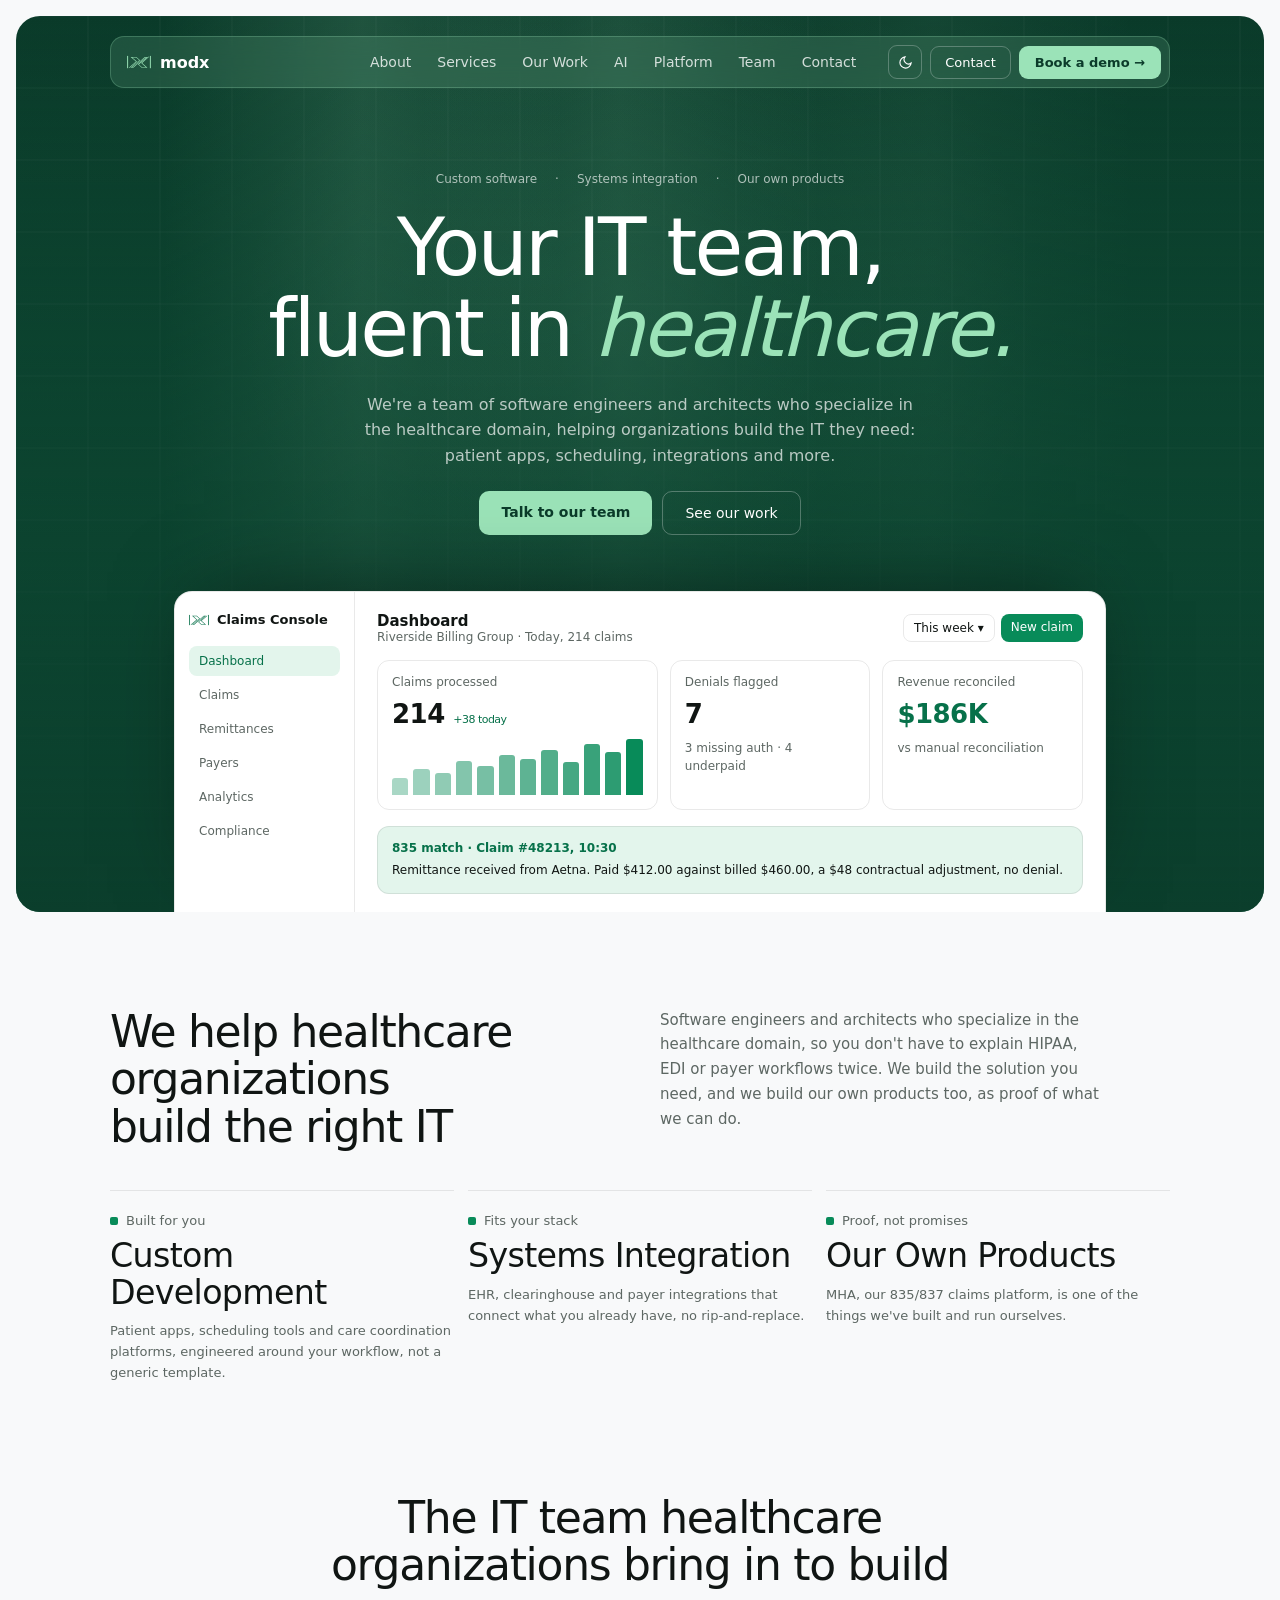
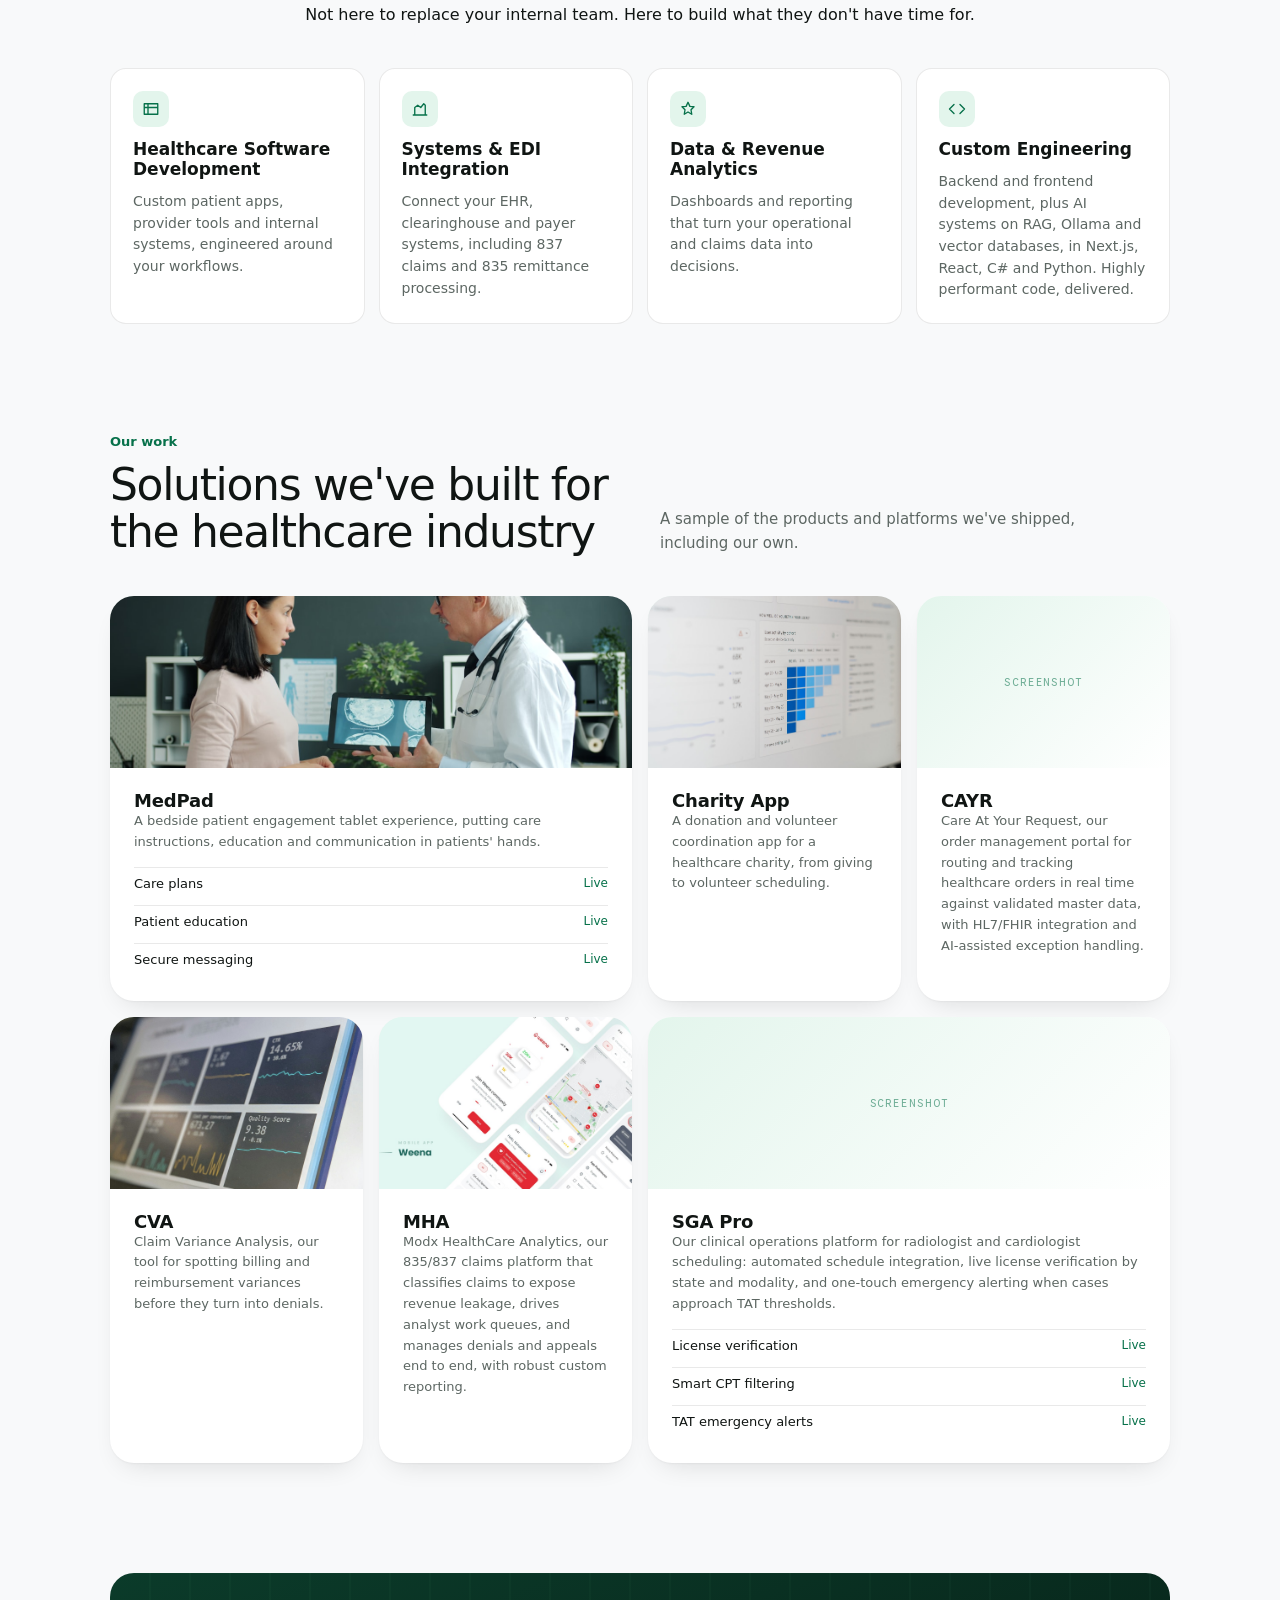
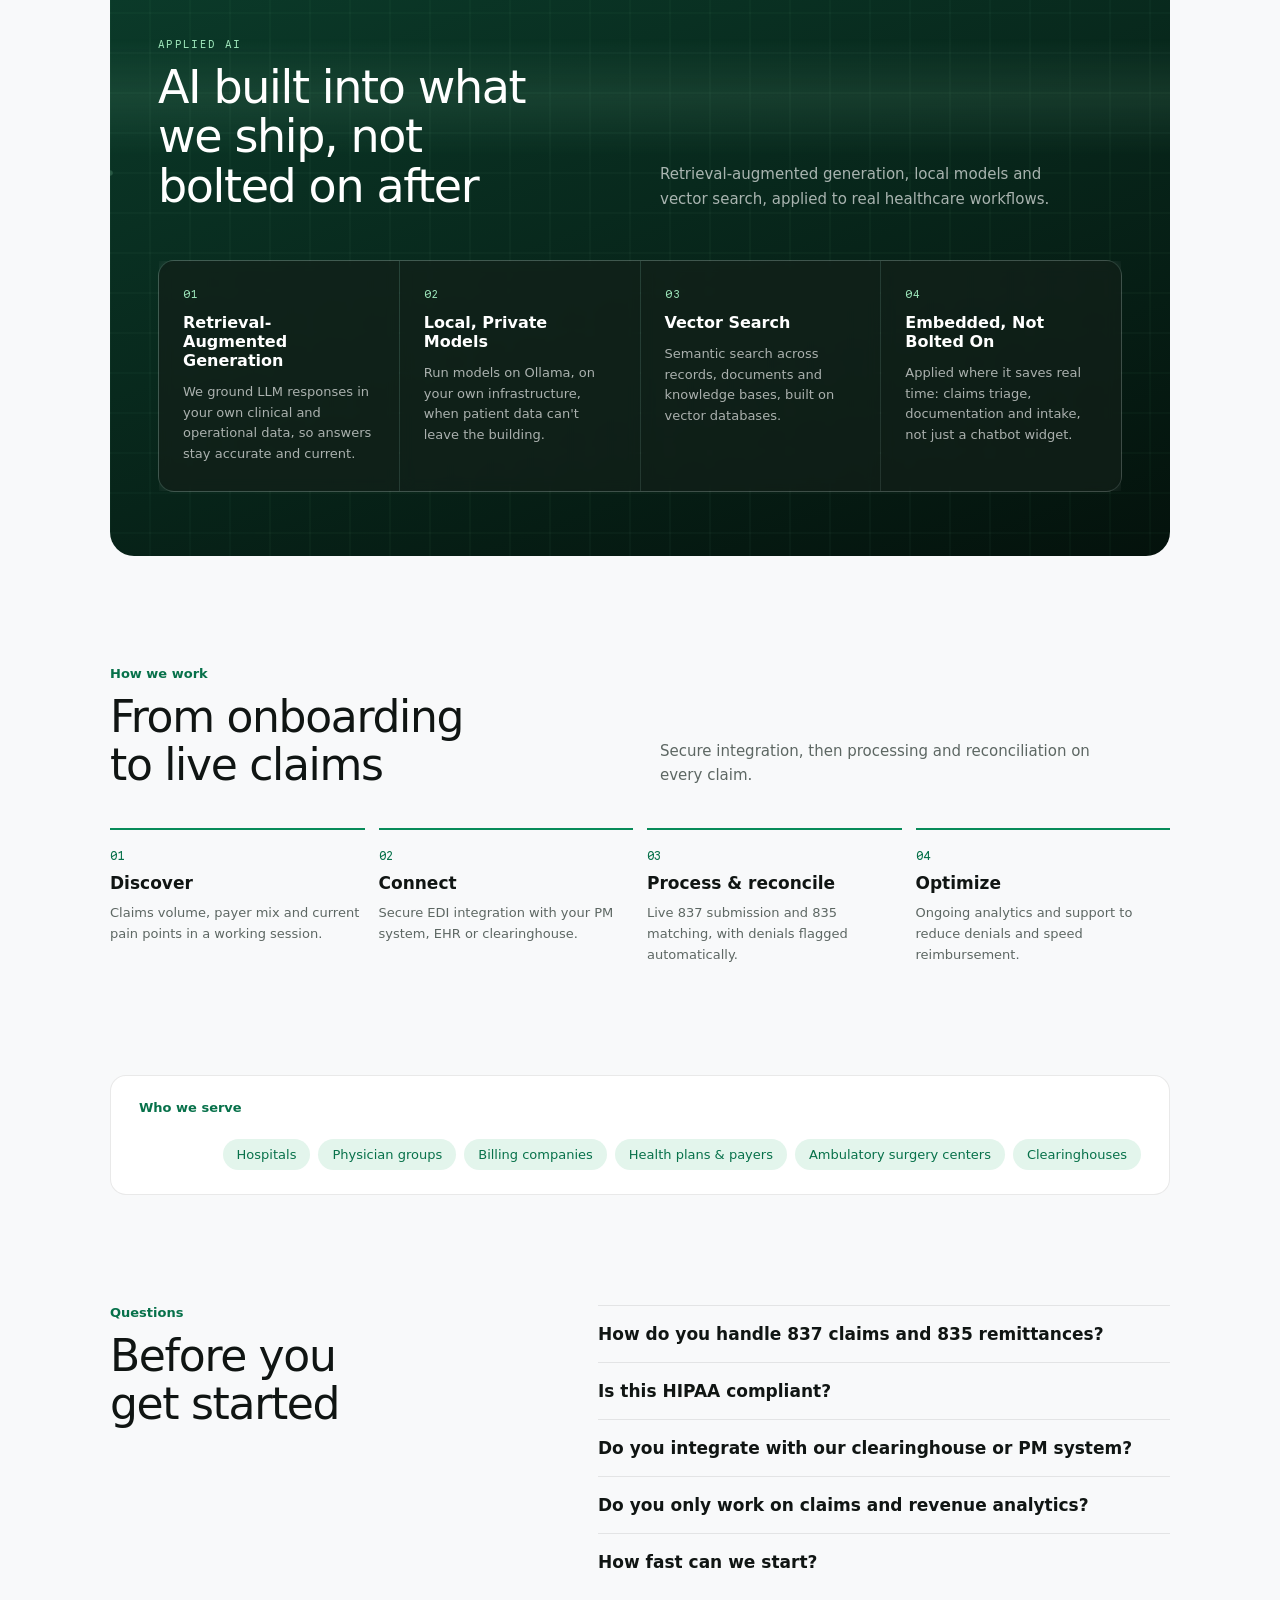
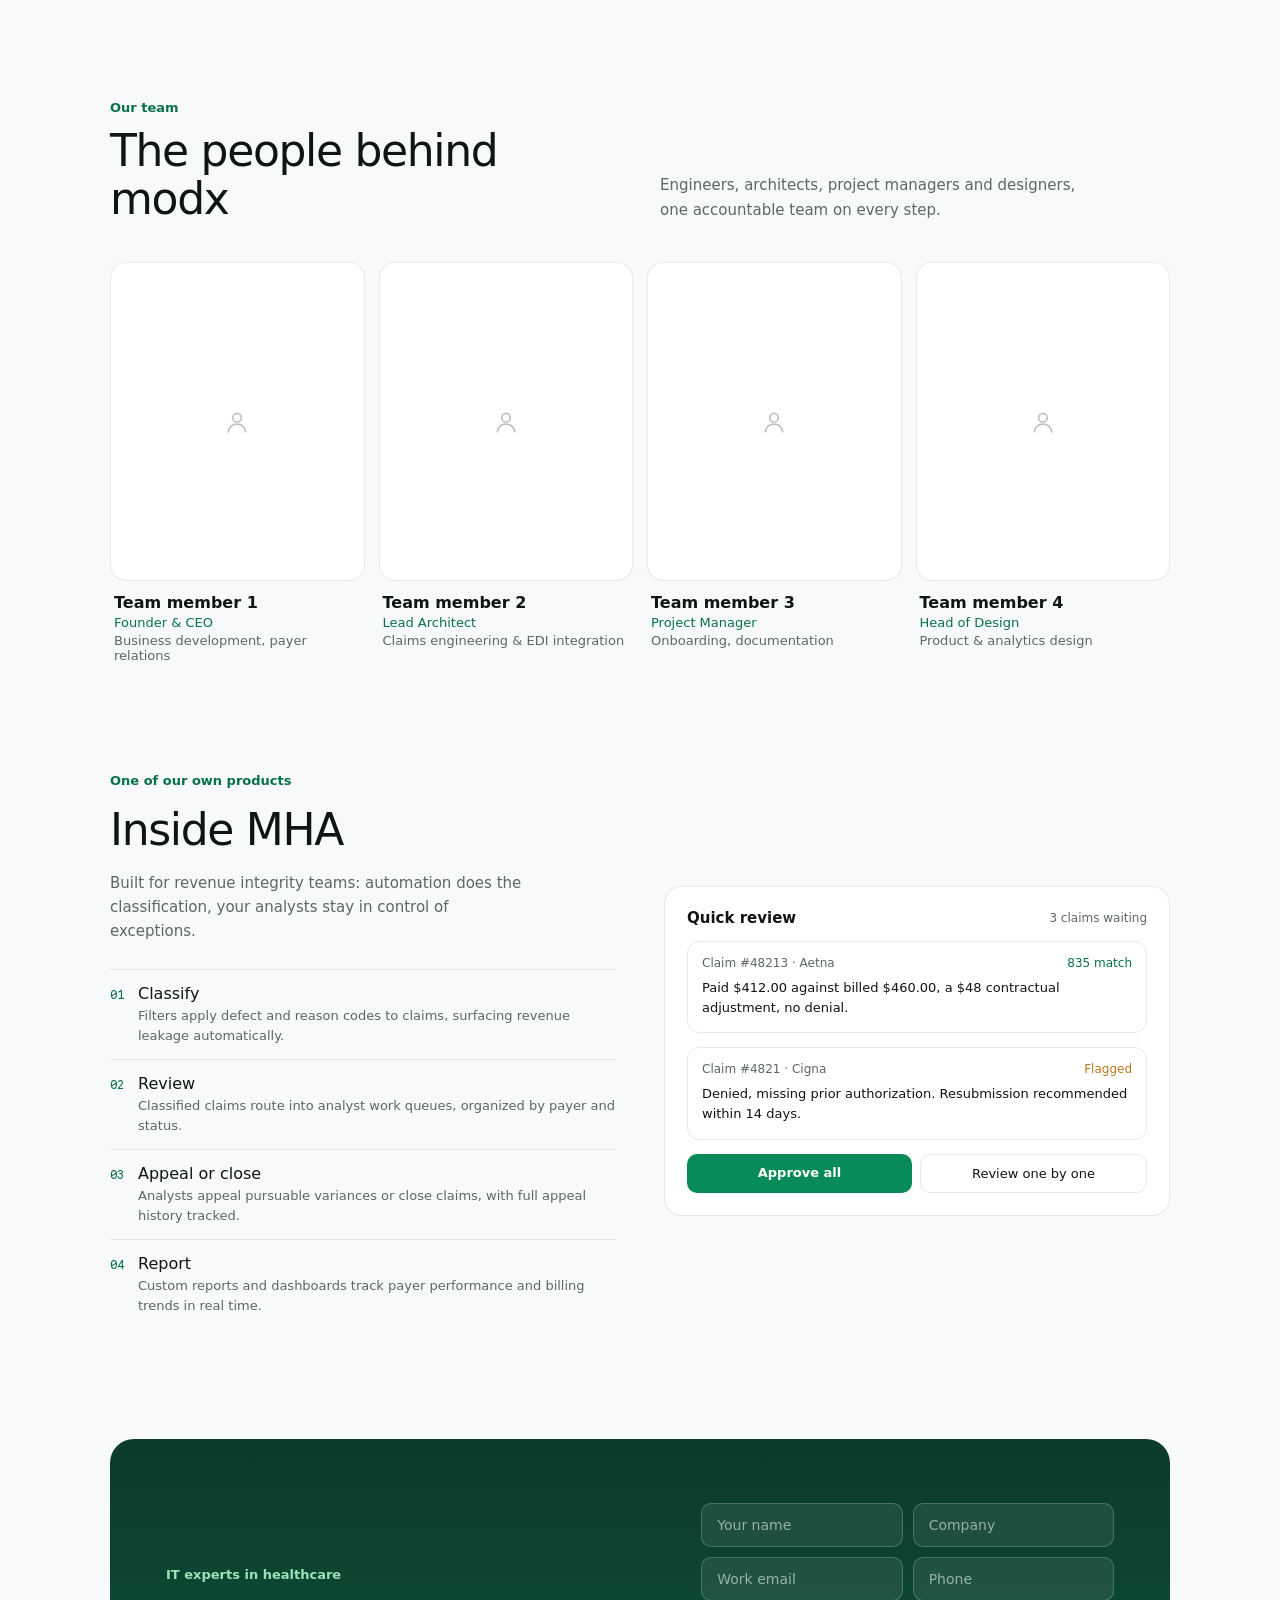
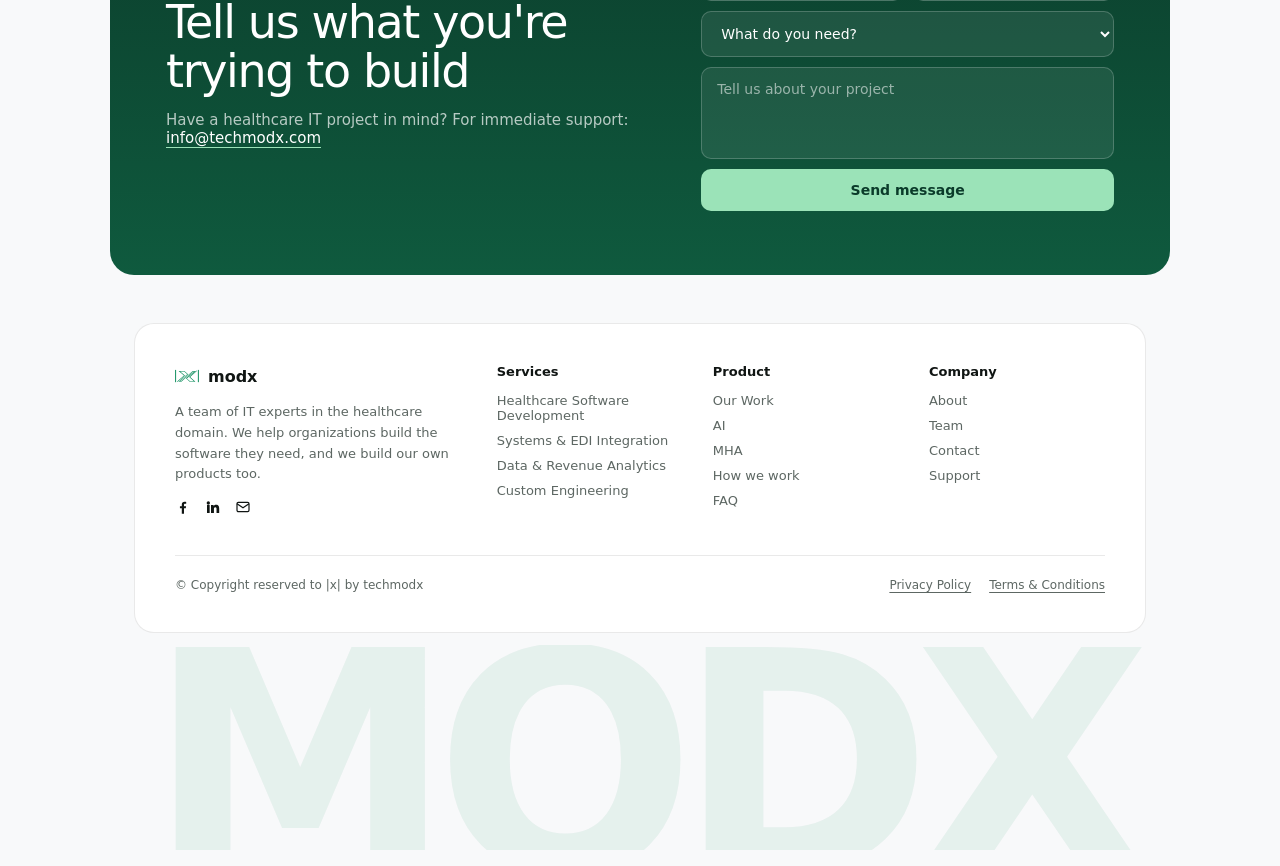
==== commit 72bed8f6: "Replace Revenue Analytics Platform with SGA Pro, highlight MHA as flagship MHA now covers claims cla" ====
--- a/index.html
+++ b/index.html
@@ -125,7 +125,7 @@
     <div class="pillar" data-reveal>
       <div class="label"><span class="dot"></span>Proof, not promises</div>
       <div class="big">Our Own Products</div>
-      <p>Revenue Analytics Platform, our 837/835 claims engine, is one of the things we've built and run ourselves.</p>
+      <p>MHA, our 835/837 claims platform, is one of the things we've built and run ourselves.</p>
     </div>
   </div>
 </section>
@@ -201,13 +201,13 @@
       </div>
     </div>
     <div class="bento-card span2" data-reveal>
-      <div class="work-thumb"><span class="work-thumb-label">Screenshot</span><img src="images/work/revenue-analytics.jpg" alt="Revenue Analytics Platform screenshot" onerror="this.style.display='none'"></div>
-      <div class="bento-content">
-        <div><div class="title">Revenue Analytics Platform</div><div class="desc">Our own 837 claims and 835 remittance engine, matching payments and flagging denials automatically.</div></div>
+      <div class="work-thumb"><span class="work-thumb-label">Screenshot</span><img src="images/work/sga-pro.jpg" alt="SGA Pro screenshot" onerror="this.style.display='none'"></div>
+      <div class="bento-content">
+        <div><div class="title">SGA Pro</div><div class="desc">Our clinical operations platform for radiologist and cardiologist scheduling: automated schedule integration, live license verification by state and modality, and one-touch emergency alerting when cases approach TAT thresholds.</div></div>
         <div class="bento-list">
-          <div class="item"><span>Aetna</span><span class="ok">Connected</span></div>
-          <div class="item"><span>UnitedHealthcare</span><span class="ok">Connected</span></div>
-          <div class="item"><span>Cigna</span><span class="ok">Connected</span></div>
+          <div class="item"><span>License verification</span><span class="ok">Live</span></div>
+          <div class="item"><span>Smart CPT filtering</span><span class="ok">Live</span></div>
+          <div class="item"><span>TAT emergency alerts</span><span class="ok">Live</span></div>
         </div>
       </div>
     </div>
@@ -286,7 +286,7 @@
       <details><summary>How do you handle 837 claims and 835 remittances?</summary><p>We ingest your 837 claim files, validate and submit them, then automatically match incoming 835 remittances back to each claim, flagging denials and underpayments as they happen.</p></details>
       <details><summary>Is this HIPAA compliant?</summary><p>Yes. All claims and remittance data is processed under HIPAA-ready workflows with role-based access and a full audit trail.</p></details>
       <details><summary>Do you integrate with our clearinghouse or PM system?</summary><p>We integrate via standard X12 EDI (837/835) with most clearinghouses and practice management systems, no rip-and-replace.</p></details>
-      <details><summary>Do you only work on claims and revenue analytics?</summary><p>No. We're primarily a team of IT experts in the healthcare domain. Revenue Analytics is one product we've built ourselves, alongside custom software for scheduling, patient engagement, care coordination and more, using Next.js, React, C#, Python and AI on RAG, Ollama and vector databases.</p></details>
+      <details><summary>Do you only work on claims and revenue analytics?</summary><p>No. We're primarily a team of IT experts in the healthcare domain. MHA is one product we've built ourselves, alongside custom software for scheduling, patient engagement, care coordination and more, using Next.js, React, C#, Python and AI on RAG, Ollama and vector databases.</p></details>
       <details><summary>How fast can we start?</summary><p>Most teams are processing live claims within two to three weeks of onboarding.</p></details>
     </div>
   </div>
@@ -318,17 +318,17 @@
   </div>
 </section>
 
-<!-- ===== Product (Revenue Analytics Platform deep-dive) ===== -->
+<!-- ===== Product (MHA deep-dive) ===== -->
 <section id="product" class="wrap">
   <div class="product-left" data-reveal>
     <span class="eyebrow">One of our own products</span>
-    <h2>Inside our Revenue Analytics Platform</h2>
-    <p>Built for billing teams: automation does the processing, your staff stays in control of exceptions.</p>
+    <h2>Inside MHA</h2>
+    <p>Built for revenue integrity teams: automation does the classification, your analysts stay in control of exceptions.</p>
     <div class="steps">
-      <div class="step-row"><span class="n">01</span><div><div class="title">Capture</div><div class="body">Claims from your PM system or EHR land in one queue as 837s.</div></div></div>
-      <div class="step-row"><span class="n">02</span><div><div class="title">Scrub &amp; submit</div><div class="body">Claims are validated against payer rules and submitted automatically.</div></div></div>
-      <div class="step-row"><span class="n">03</span><div><div class="title">Reconcile</div><div class="body">Incoming 835 remittances are matched to claims, denials flagged for review.</div></div></div>
-      <div class="step-row"><span class="n">04</span><div><div class="title">Report &amp; audit</div><div class="body">Revenue dashboards and a full compliance trail update in real time.</div></div></div>
+      <div class="step-row"><span class="n">01</span><div><div class="title">Classify</div><div class="body">Filters apply defect and reason codes to claims, surfacing revenue leakage automatically.</div></div></div>
+      <div class="step-row"><span class="n">02</span><div><div class="title">Review</div><div class="body">Classified claims route into analyst work queues, organized by payer and status.</div></div></div>
+      <div class="step-row"><span class="n">03</span><div><div class="title">Appeal or close</div><div class="body">Analysts appeal pursuable variances or close claims, with full appeal history tracked.</div></div></div>
+      <div class="step-row"><span class="n">04</span><div><div class="title">Report</div><div class="body">Custom reports and dashboards track payer performance and billing trends in real time.</div></div></div>
     </div>
   </div>
   <div class="review-card" data-reveal>
@@ -360,7 +360,7 @@
         <option value="">What do you need?</option>
         <option>Healthcare Software Development</option><option>Systems &amp; EDI Integration</option><option>Data &amp; Revenue Analytics</option>
         <option>Custom Engineering</option>
-        <option>Revenue Analytics Platform demo</option>
+        <option>MHA demo</option>
       </select>
       <textarea placeholder="Tell us about your project" name="message" rows="4"></textarea>
       <button type="submit" class="btn-send">Send message</button>
@@ -383,7 +383,7 @@
         </div>
       </div>
       <div class="footer-col"><span class="head">Services</span><a href="#services">Healthcare Software Development</a><a href="#services">Systems &amp; EDI Integration</a><a href="#services">Data &amp; Revenue Analytics</a><a href="#services">Custom Engineering</a></div>
-      <div class="footer-col"><span class="head">Product</span><a href="#platform">Our Work</a><a href="#ai">AI</a><a href="#product">Revenue Analytics Platform</a><a href="#process">How we work</a><a href="#faq">FAQ</a></div>
+      <div class="footer-col"><span class="head">Product</span><a href="#platform">Our Work</a><a href="#ai">AI</a><a href="#product">MHA</a><a href="#process">How we work</a><a href="#faq">FAQ</a></div>
       <div class="footer-col"><span class="head">Company</span><a href="#about">About</a><a href="#team">Team</a><a href="#contact">Contact</a><a href="#contact">Support</a></div>
     </div>
     <div class="footer-bottom">
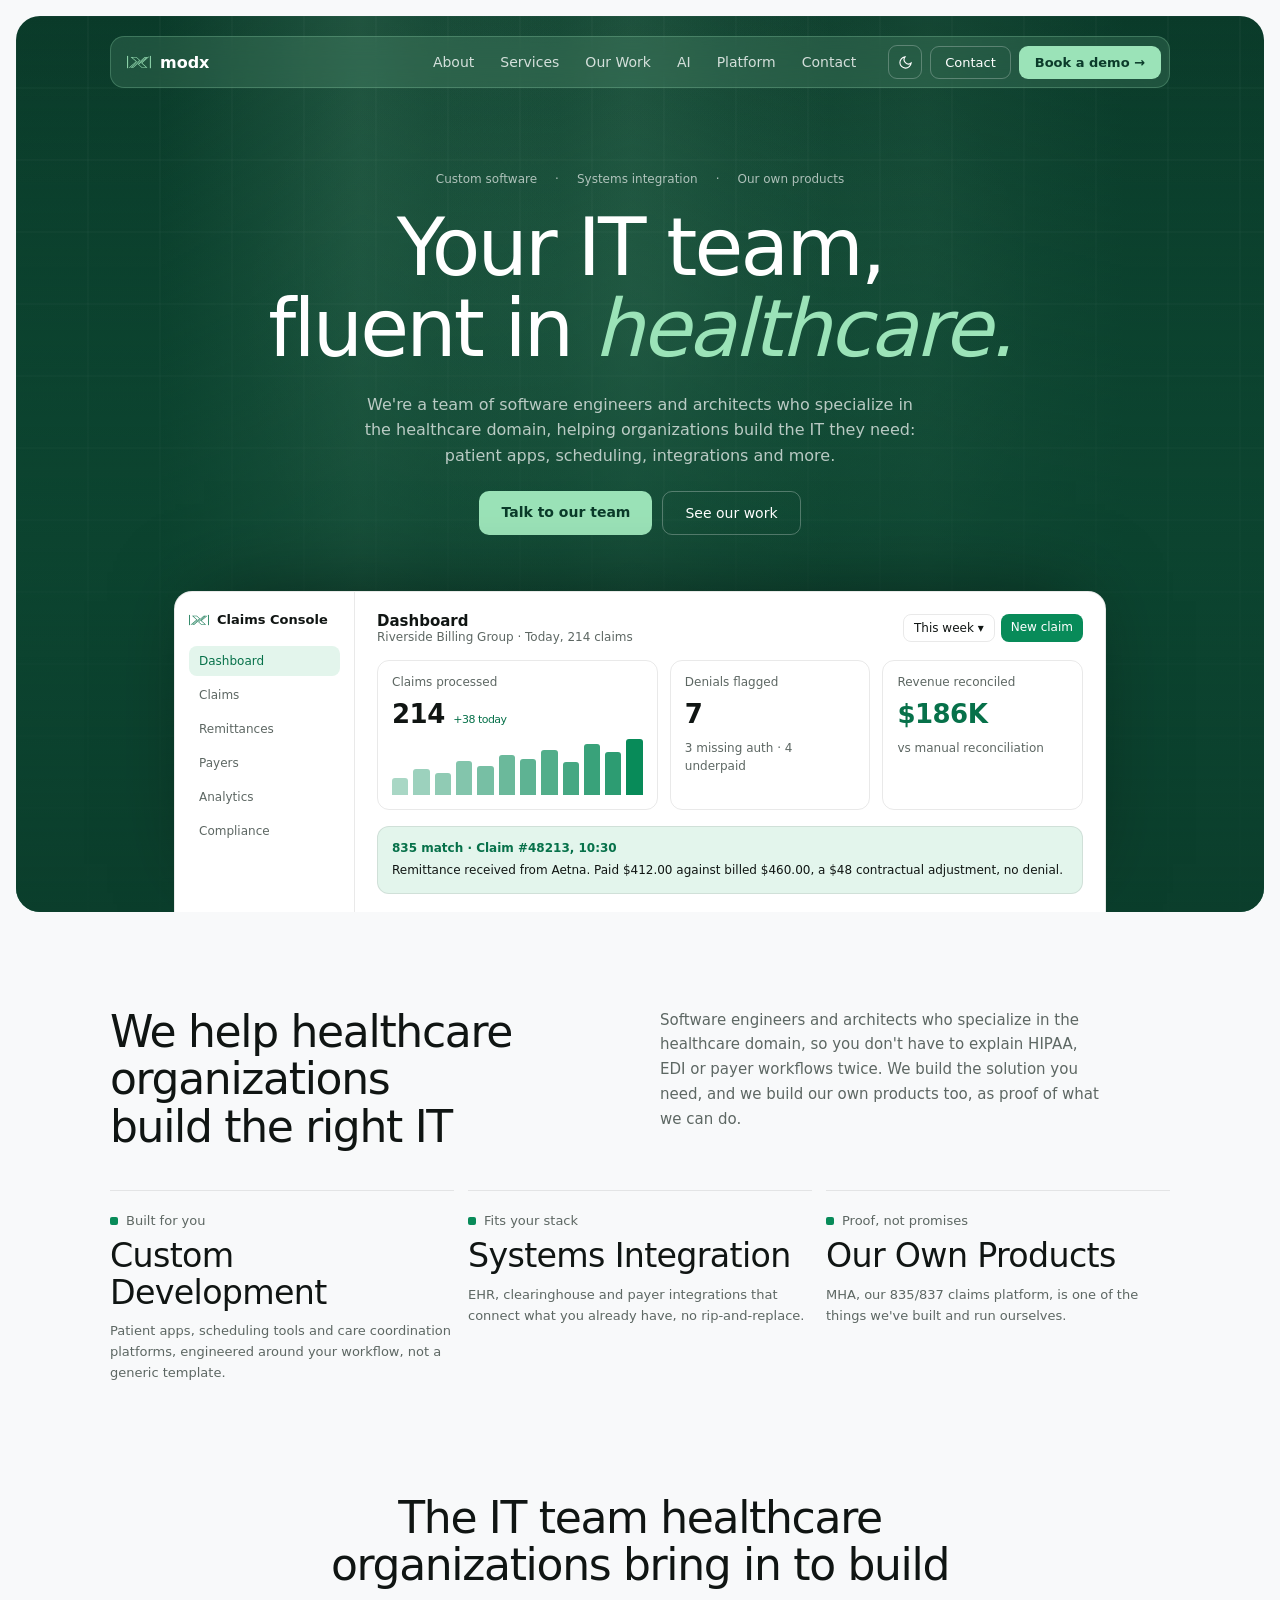
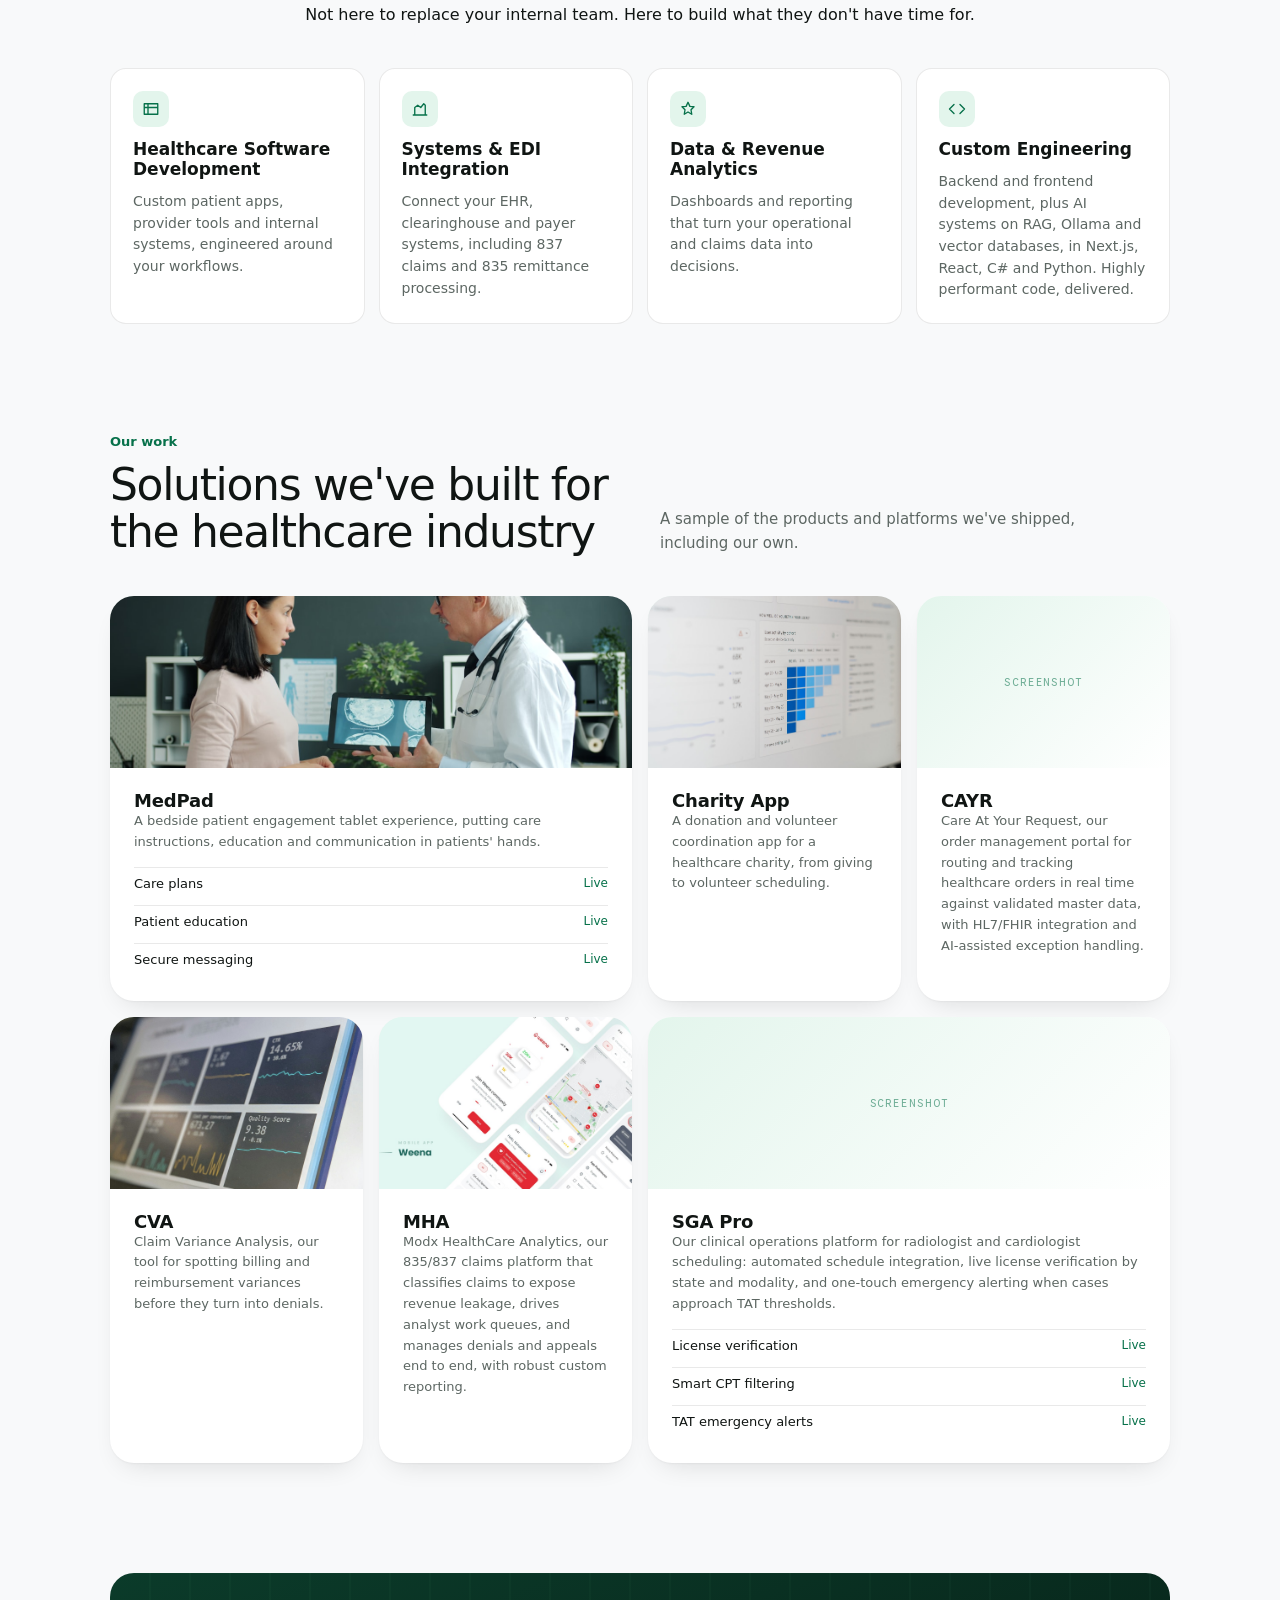
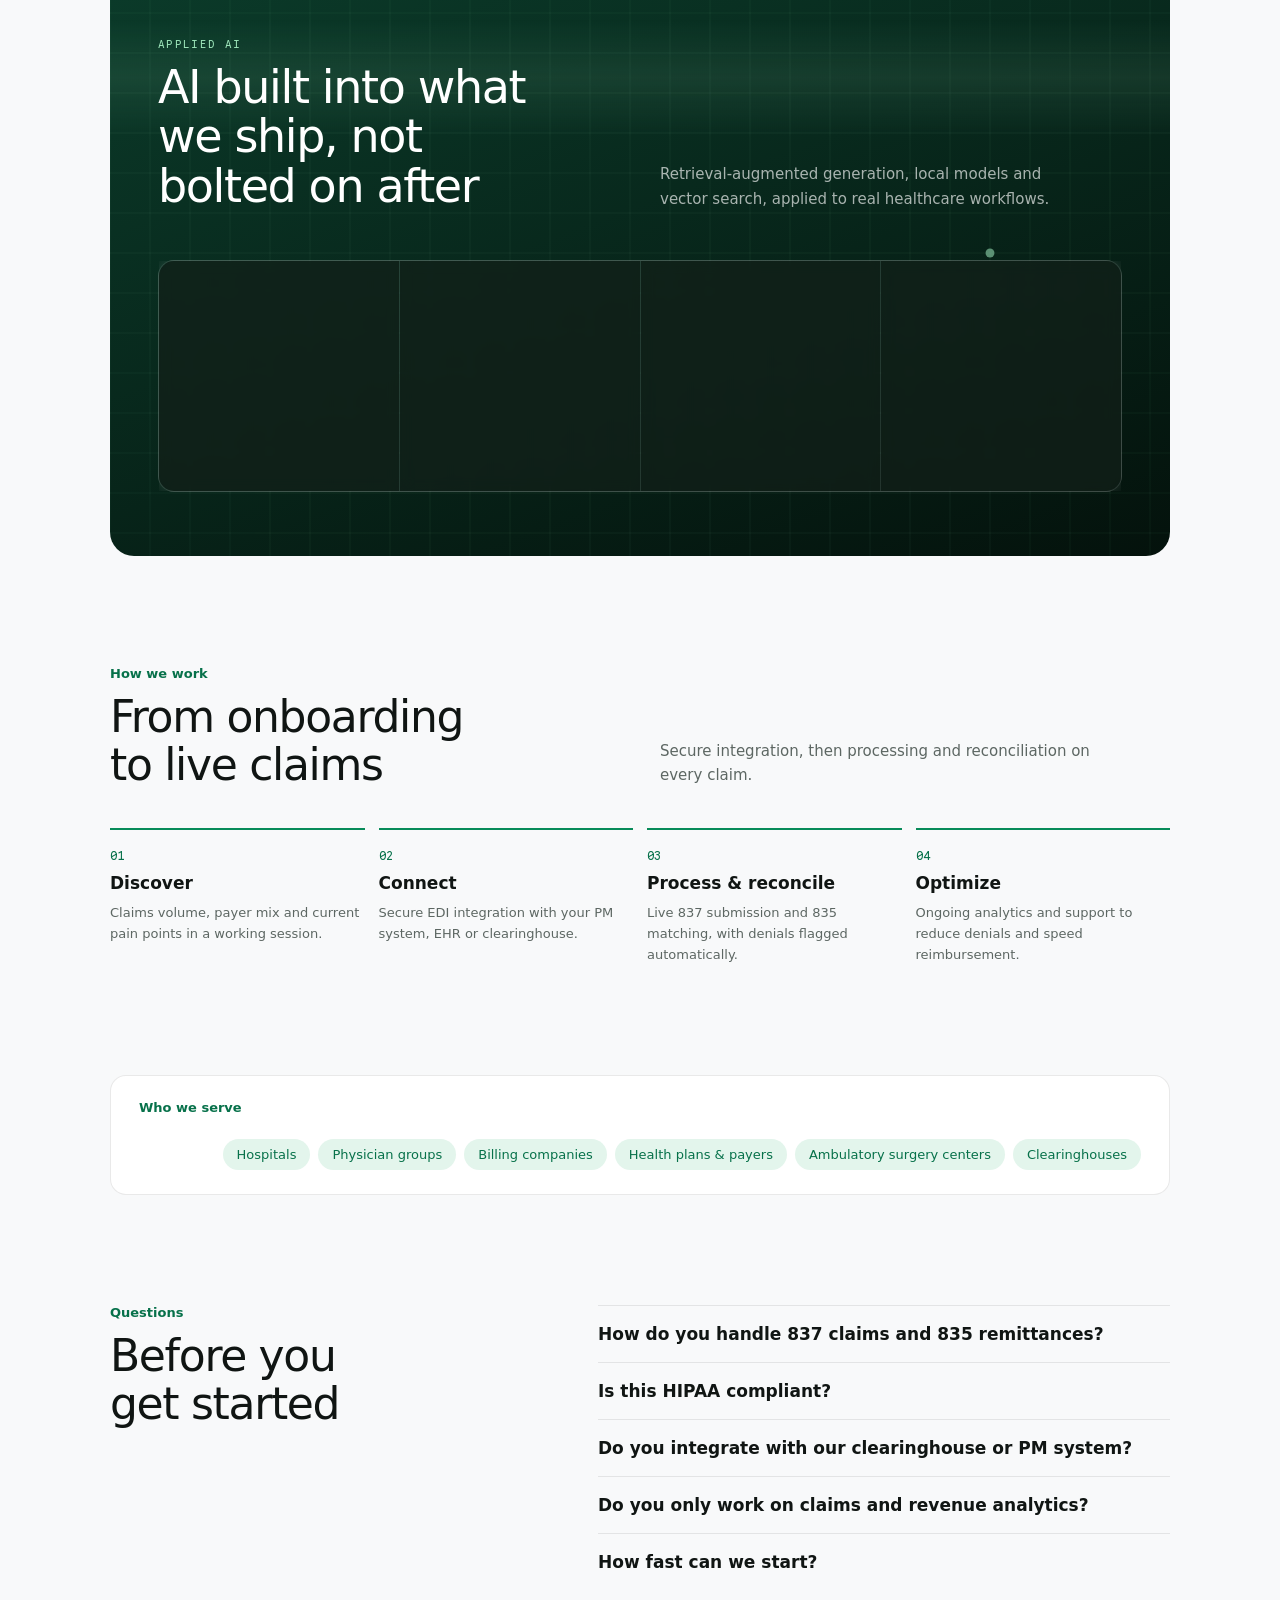
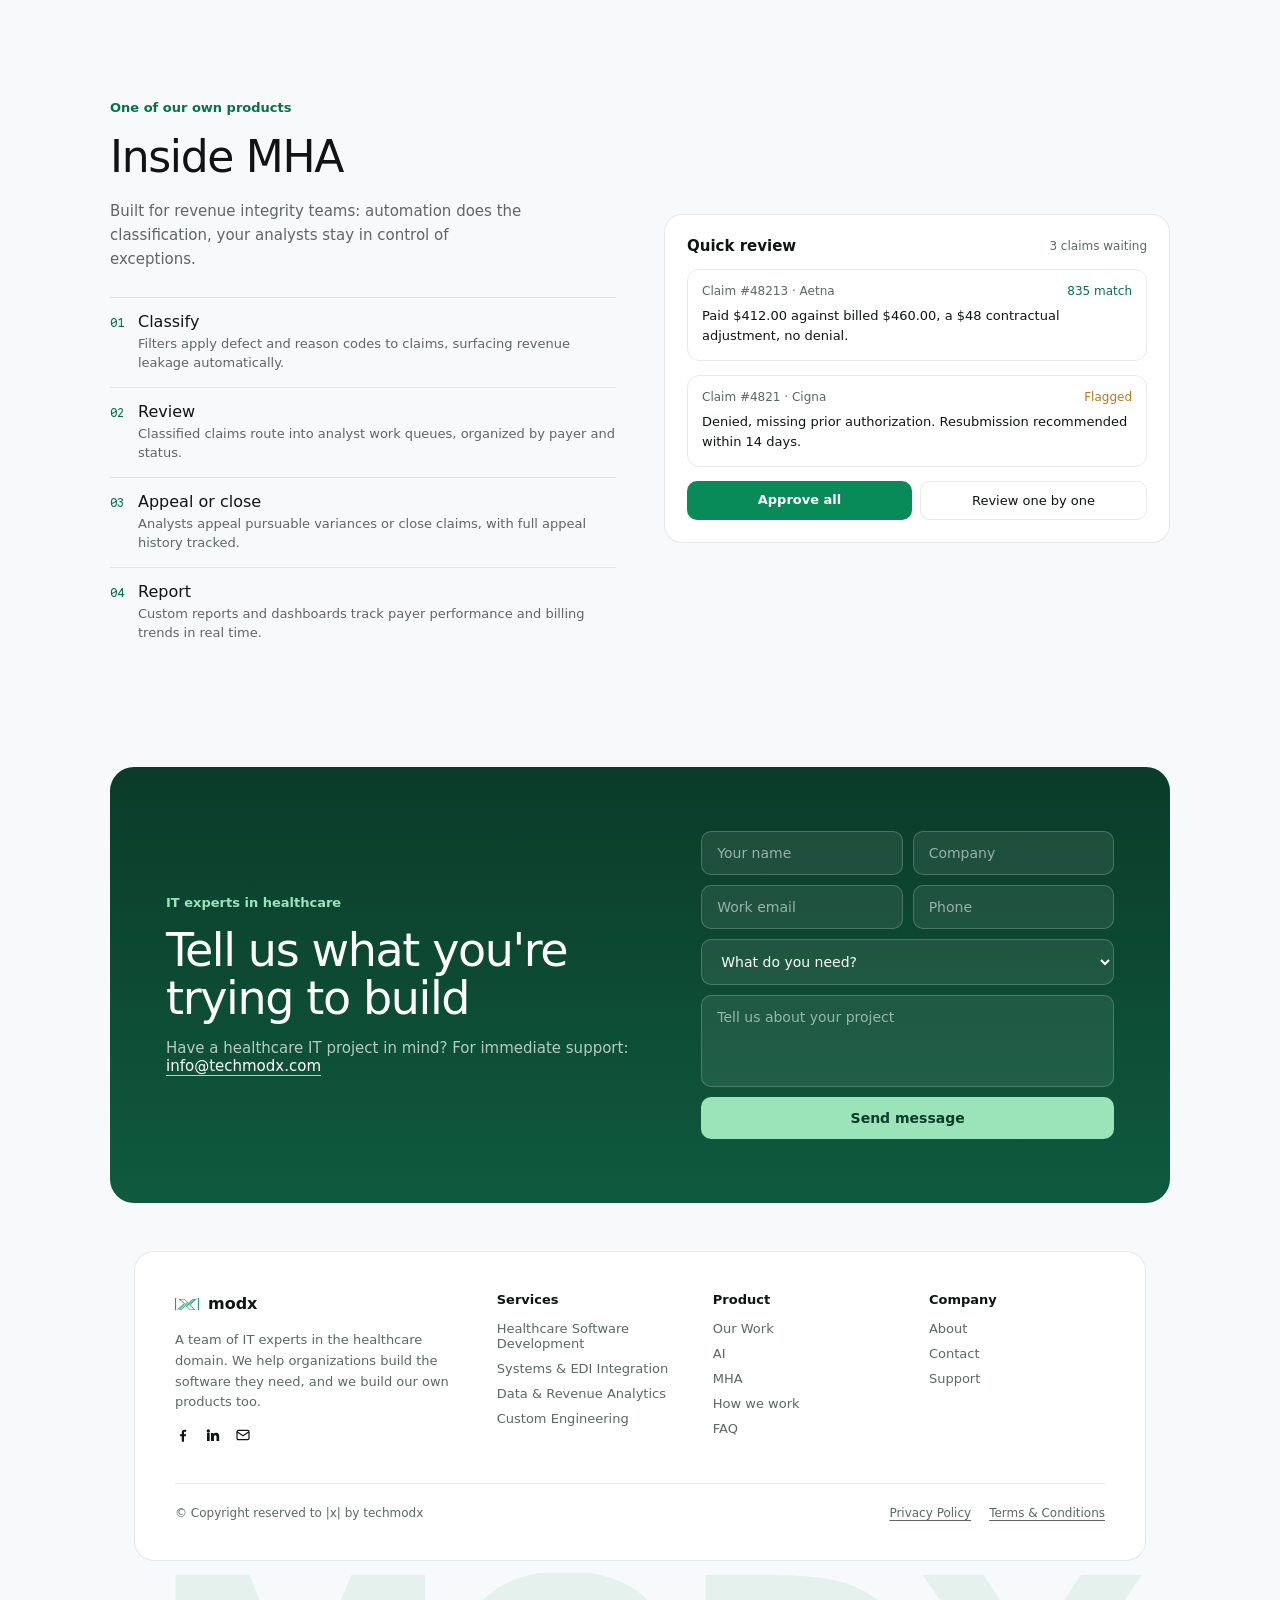
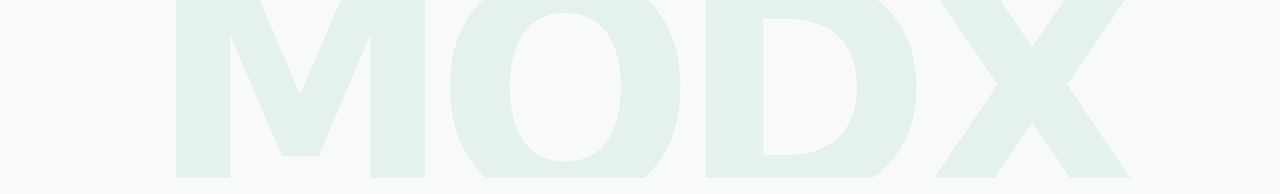
==== commit d69d70d5: "Comment out Team section pending real names, photos, and bios Keeps the markup, styles, and nav/foot" ====
--- a/index.html
+++ b/index.html
@@ -42,7 +42,7 @@
         <a href="#platform">Our Work</a>
         <a href="#ai">AI</a>
         <a href="#product">Platform</a>
-        <a href="#team">Team</a>
+        <!-- <a href="#team">Team</a> -->
         <a href="#contact">Contact</a>
       </div>
 
@@ -292,7 +292,7 @@
   </div>
 </section>
 
-<!-- ===== Team ===== -->
+<!-- ===== Team (disabled pending real names/photos/bios) =====
 <section id="team" class="wrap">
   <div class="team-head">
     <div data-reveal><div class="eyebrow">Our team</div><h2>The people behind modx</h2></div>
@@ -317,6 +317,7 @@
     </div>
   </div>
 </section>
+===== End Team ===== -->
 
 <!-- ===== Product (MHA deep-dive) ===== -->
 <section id="product" class="wrap">
@@ -384,7 +385,7 @@
       </div>
       <div class="footer-col"><span class="head">Services</span><a href="#services">Healthcare Software Development</a><a href="#services">Systems &amp; EDI Integration</a><a href="#services">Data &amp; Revenue Analytics</a><a href="#services">Custom Engineering</a></div>
       <div class="footer-col"><span class="head">Product</span><a href="#platform">Our Work</a><a href="#ai">AI</a><a href="#product">MHA</a><a href="#process">How we work</a><a href="#faq">FAQ</a></div>
-      <div class="footer-col"><span class="head">Company</span><a href="#about">About</a><a href="#team">Team</a><a href="#contact">Contact</a><a href="#contact">Support</a></div>
+      <div class="footer-col"><span class="head">Company</span><a href="#about">About</a><!-- <a href="#team">Team</a> --><a href="#contact">Contact</a><a href="#contact">Support</a></div>
     </div>
     <div class="footer-bottom">
       <span>© Copyright reserved to |x| by techmodx</span>
--- a/css/style.css
+++ b/css/style.css
@@ -212,9 +212,7 @@
 .faq-list summary::-webkit-details-marker{display:none}
 .faq-list p{margin:12px 0 0;color:var(--fg2);font-size:14px;line-height:1.6;max-width:560px}
 
-/* ==========================================================================
-   TEAM
-   ========================================================================== */
+/* TEAM (disabled pending real names/photos/bios)
 #team{padding:110px 0 0}
 .team-head{display:grid;grid-template-columns:1fr 1fr;gap:40px;align-items:end}
 .team-head .eyebrow{font-size:13px;color:var(--green-ink);font-weight:600;margin-bottom:12px}
@@ -228,9 +226,10 @@
 .team-info .name{font-size:16px;font-weight:600}
 .team-info .role{font-size:13px;color:var(--green-ink)}
 .team-info .desc{font-size:13px;color:var(--fg2)}
-
-/* ==========================================================================
-   PRODUCT (Revenue Analytics Platform deep-dive)
+*/
+
+/* ==========================================================================
+   PRODUCT (MHA deep-dive)
    ========================================================================== */
 #product{padding:110px 0 0;display:grid;grid-template-columns:1fr 1fr;gap:48px;align-items:center}
 .product-left{display:flex;flex-direction:column;gap:18px}
@@ -307,15 +306,16 @@
   .nav-links.is-open{display:flex}
   .nav-links a{padding:12px 0;border-top:1px solid rgba(255,255,255,.15)}
   .nav-toggle{display:flex}
-  .about-grid,.bento-head,.team-head,.faq-grid,#product,.contact-card,.ai-head{grid-template-columns:1fr}
+  .about-grid,.bento-head,.faq-grid,#product,.contact-card,.ai-head{grid-template-columns:1fr}
   .pillars-grid,.services-grid,.process-grid{grid-template-columns:1fr}
   .bento{grid-template-columns:1fr 1fr}
   .bento-card.span2{grid-column:span 2}
   .ai-grid{grid-template-columns:1fr 1fr}
-  .team-grid{grid-template-columns:1fr 1fr}
   .dash{grid-template-columns:1fr}
   .dash-side{display:none}
   .footer-cols{grid-template-columns:1fr 1fr}
+  /* .team-head{grid-template-columns:1fr} */
+  /* .team-grid{grid-template-columns:1fr 1fr} */
 }
 @media (max-width:560px){
   .dash-stats{grid-template-columns:1fr}
@@ -324,7 +324,7 @@
   .work-thumb{height:200px}
   .ai-grid{grid-template-columns:1fr}
   .ai-card{padding:40px 24px}
-  .team-grid{grid-template-columns:1fr}
+  /* .team-grid{grid-template-columns:1fr} */
   .footer-cols{grid-template-columns:1fr}
   .form-row{grid-template-columns:1fr}
   .contact-card{padding:40px 24px}
